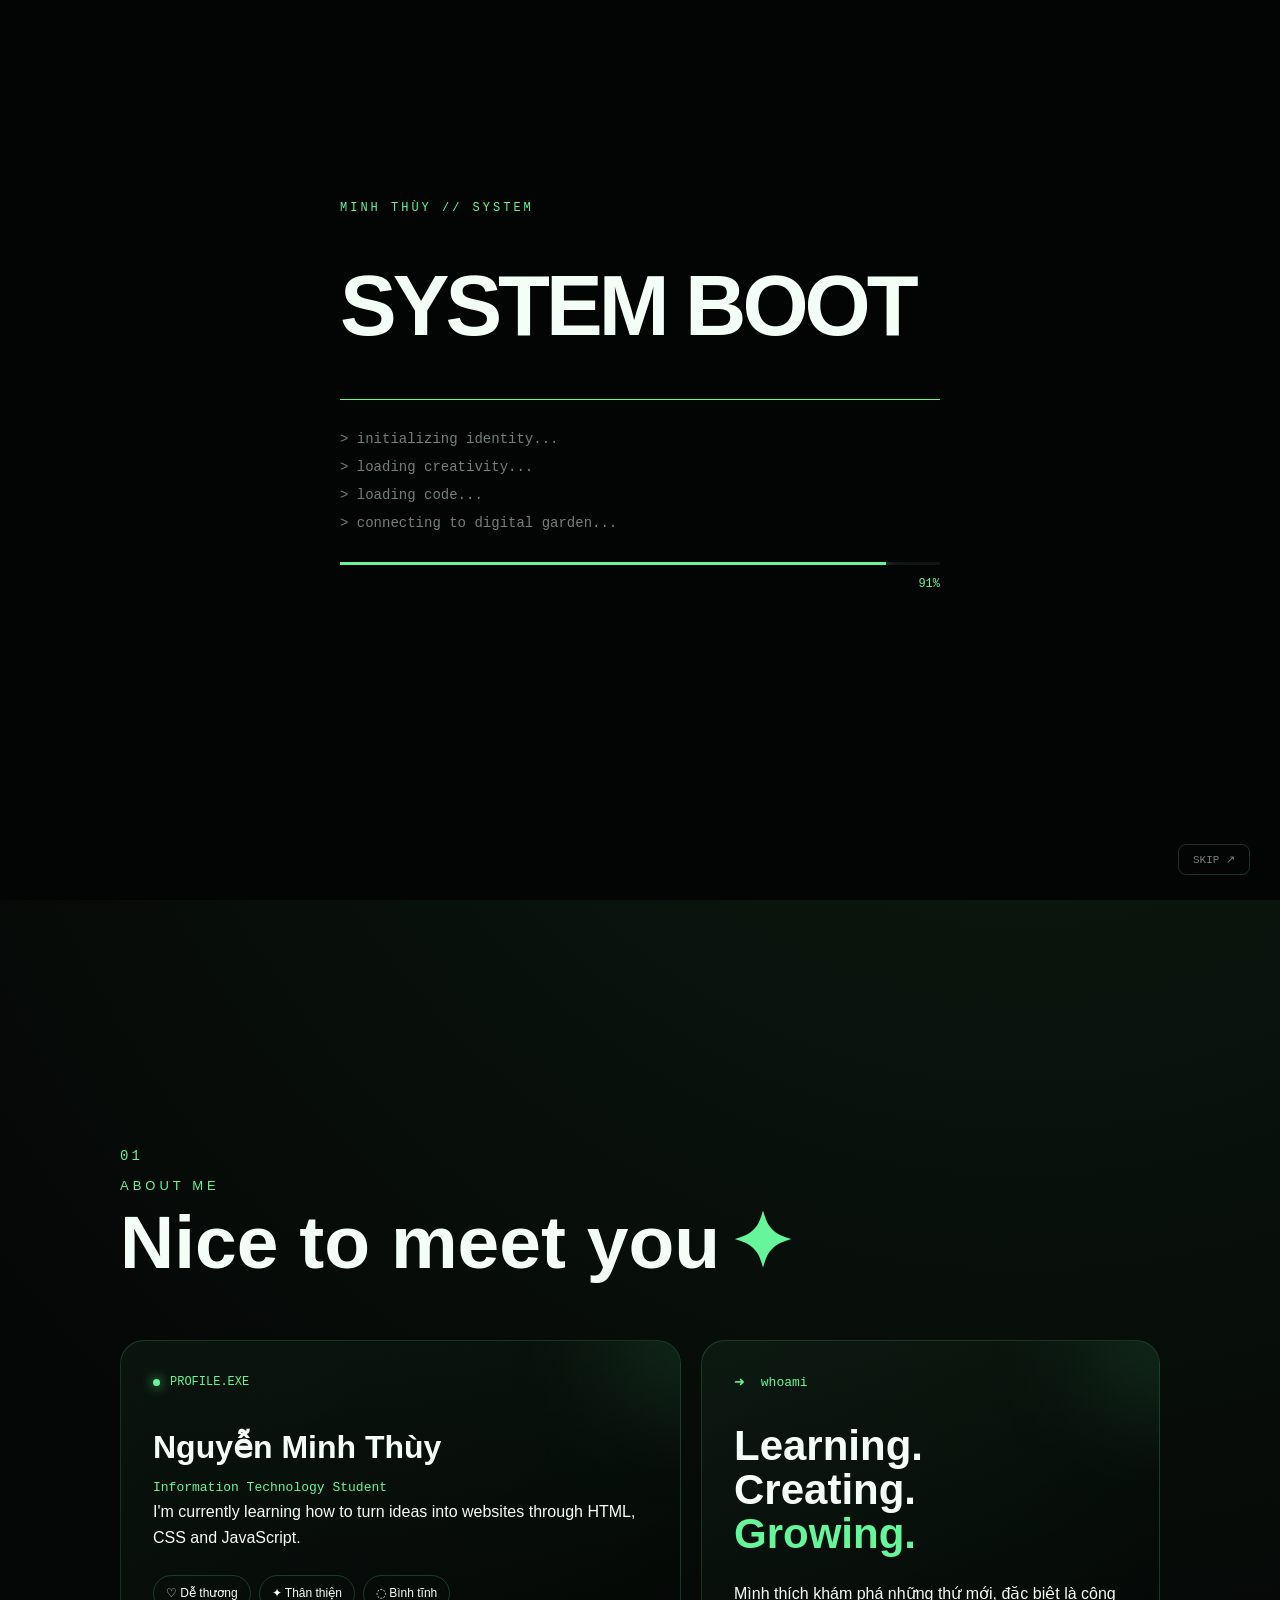
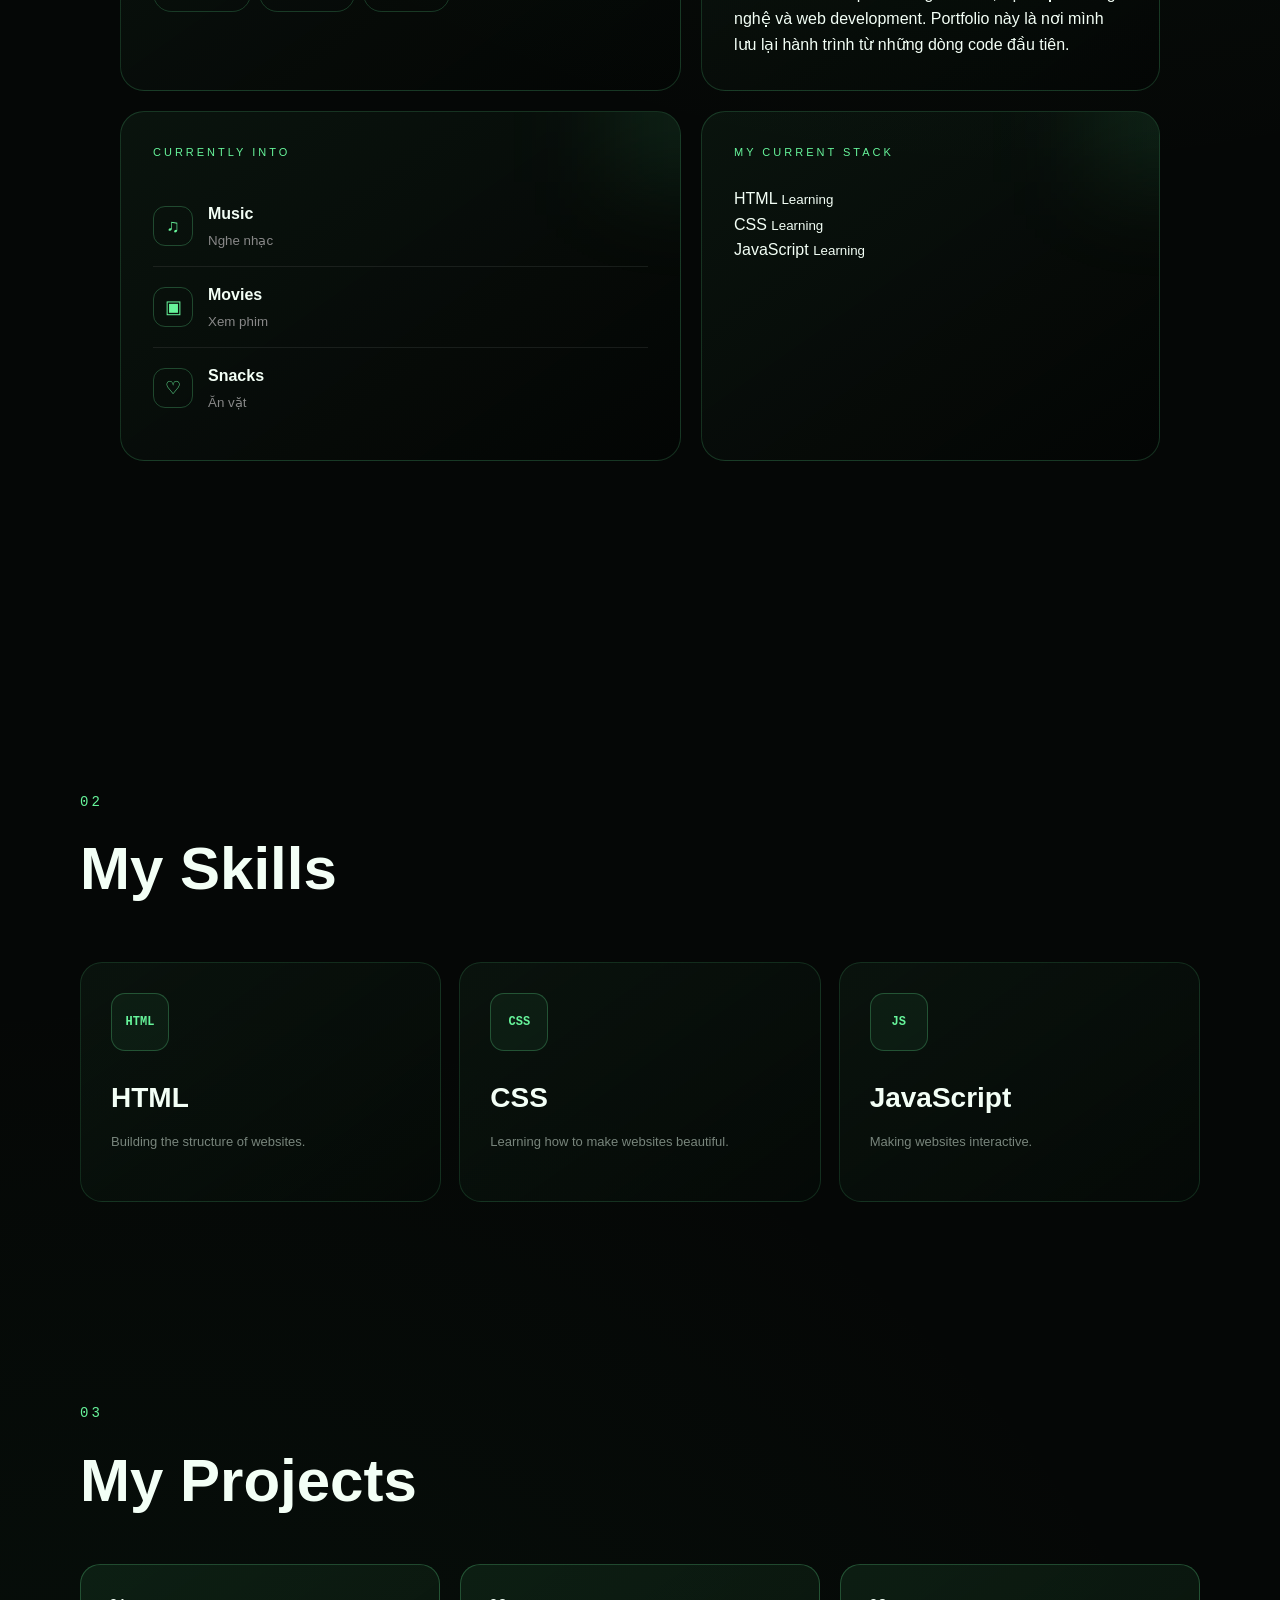
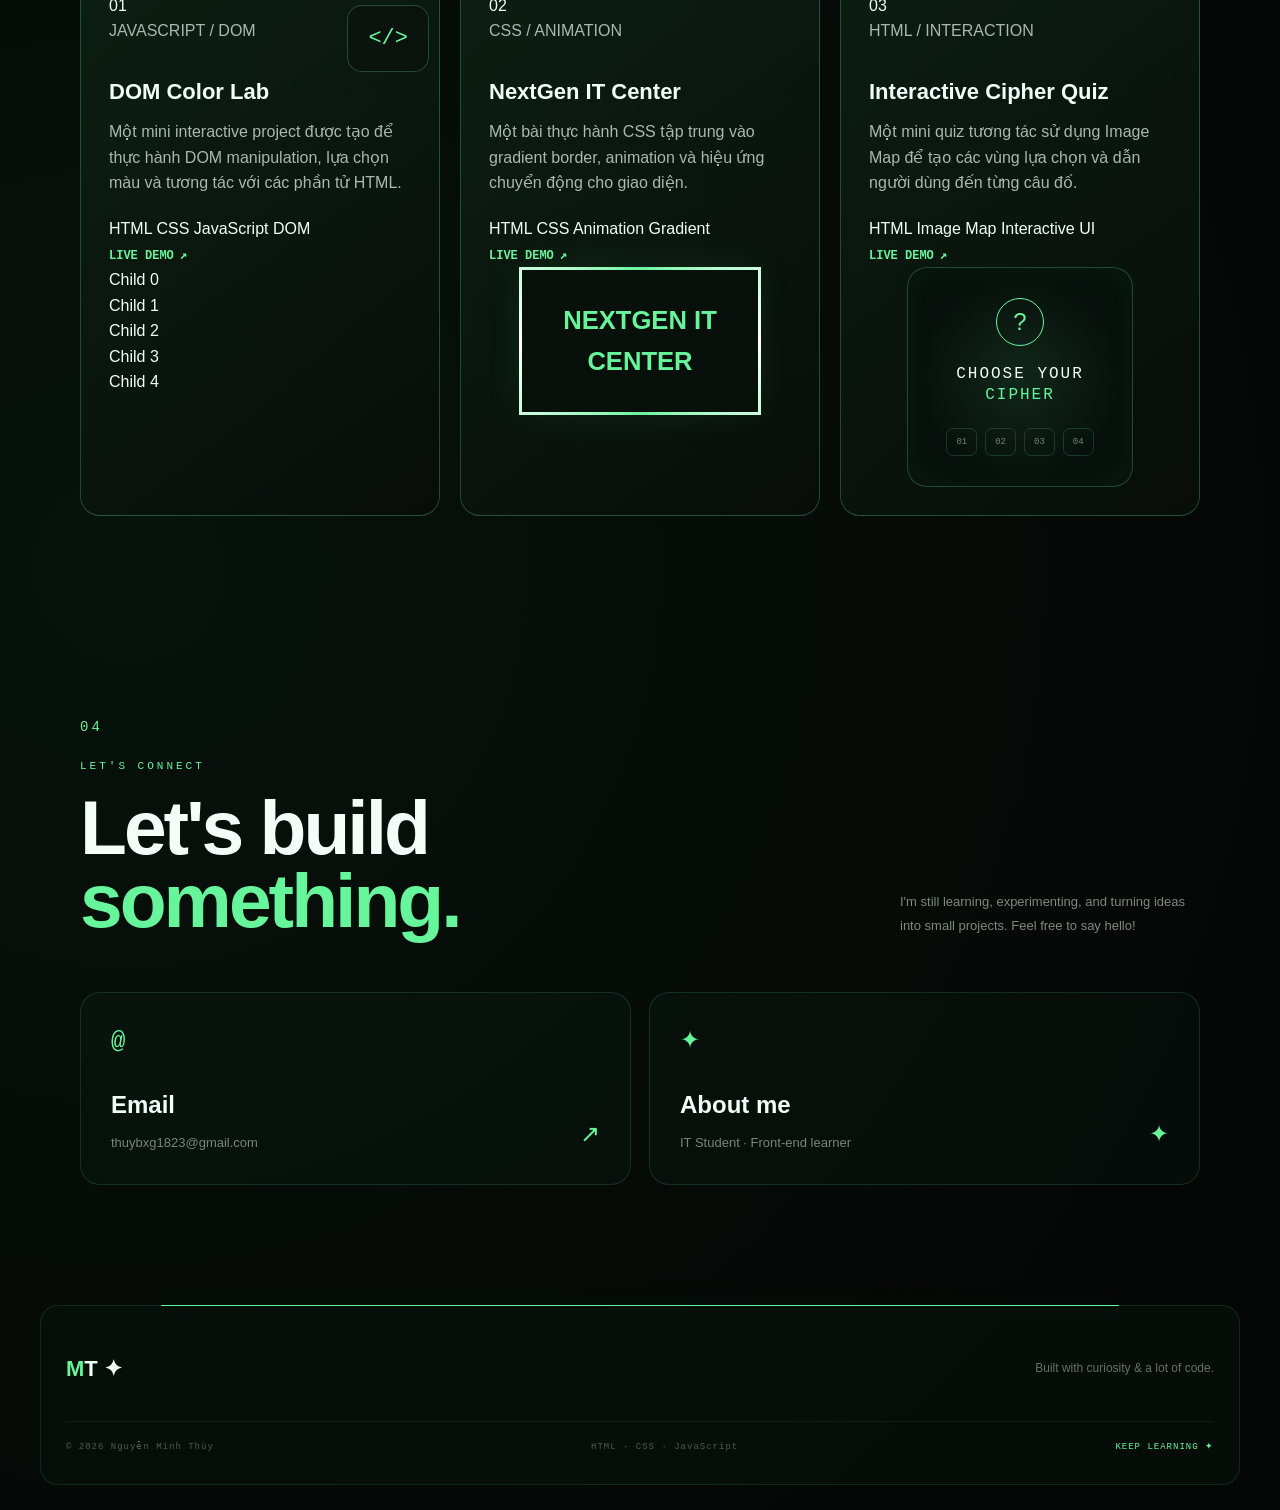
==== PORTFOLIO/index.html @ 0a370af1 "Add files via upload" ====
<!DOCTYPE html>
<html lang="vi">
<head>
    <meta charset="UTF-8">
    <meta name="viewport" content="width=device-width, initial-scale=1.0">
    <title>Nguyễn Minh Thùy | Portfolio</title>
    <link rel="stylesheet" href="style.css">
</head>
<body>

    <!-- BOOT SEQUENCE -->
    <div id="bootScreen">

        <div class="boot-content">

            <div class="boot-label">MINH THÙY // SYSTEM</div>

            <div class="boot-title">
                SYSTEM BOOT
            </div>

            <div class="boot-line"></div>

            <div class="boot-status">
                <p>> initializing identity...</p>
                <p>> loading creativity...</p>
                <p>> loading code...</p>
                <p>> connecting to digital garden...</p>
            </div>

            <div class="boot-progress">
                <div id="progressBar"></div>
            </div>

            <div id="bootPercent">0%</div>

            <div id="bootWelcome">
                WELCOME, <span>MINH THÙY.</span>
            </div>

        </div>

        <button id="skipBoot">SKIP ↗</button>

    </div>
    <canvas id="particleCanvas"></canvas>
    <!-- THANH ĐIỀU HƯỚNG -->
    <header>
        <div class="logo">MT<span>✦</span></div>
        <nav>
            <a href="#home">Home</a>
            <a href="#about">About</a>
            <a href="#skills">Skills</a>
            <a href="#projects">Projects</a>
            <a href="#contact">Contact</a>
        </nav>
    </header>
    <!-- TRANG CHÍNH -->
    <main>
        <!-- HERO -->
        <section id="home" class="hero">

    <!-- BÊN TRÁI: TOÀN BỘ PHẦN CHỮ -->
    <div class="hero-text hero-reveal">

        <p class="hello">HELLO, I'M ✦</p>

        <h1 class="hero-name">
            Nguyễn<br>
            <span>Minh Thùy</span>
        </h1>

        <p class="subtitle hero-subtitle">
            Information Technology Student
        </p>

        <p class="description hero-description">
            Learning. Creating. Growing.
            <br>
            One line of code at a time.
        </p>

    </div>


    <!-- BÊN PHẢI: AVATAR -->
    <div class="hero-art">

        <div class="avatar-glow"></div>

        <div class="avatar-frame">
            <img src="avt.png" alt="Minh Thùy">
        </div>

        <div class="orbit orbit-1">
            &lt;/&gt;
        </div>

        <div class="orbit orbit-2">
            JS
        </div>

        <div class="orbit orbit-3">
            ♡
        </div>

        <div class="sparkle">✦</div>
        <div class="sparkle two">✧</div>

    </div>


    <!-- NÚT: NẰM DƯỚI CẢ HAI -->
    <div class="buttons">

        <a href="#about" class="btn primary">
            Explore my world →
        </a>

        <a href="#projects" class="btn">
            View projects
        </a>

    </div>

</section>
        <!-- ABOUT -->
        <section id="about" class="section">
            <section id="about" class="about-section">

    <div class="section-heading">
        <span class="section-number">01</span>
        <p>ABOUT ME</p>
        <h2>Nice to meet you<span>✦</span></h2>
    </div>


    <div class="about-grid">

        <!-- PROFILE -->
        <div class="about-profile reveal-card">

            <div class="profile-top">
                <div class="status-dot"></div>
                <span>PROFILE.EXE</span>
            </div>

            <h3>Nguyễn Minh Thùy</h3>

            <p class="profile-role">
                Information Technology Student
            </p>

            <p>
                I'm currently learning how to turn ideas
                into websites through HTML, CSS and JavaScript.
            </p>

            <div class="personality-tags">
                <span>♡ Dễ thương</span>
                <span>✦ Thân thiện</span>
                <span>◌ Bình tĩnh</span>
            </div>

        </div>


        <!-- INTRO -->
        <div class="about-intro reveal-card">

            <div class="terminal-line">
                <span>➜</span>
                whoami
            </div>

            <h3>
                Learning.
                <br>
                Creating.
                <br>
                <span>Growing.</span>
            </h3>

            <p>
                Mình thích khám phá những thứ mới,
                đặc biệt là công nghệ và web development.
                Portfolio này là nơi mình lưu lại hành trình
                từ những dòng code đầu tiên.
            </p>

        </div>


        <!-- INTERESTS -->
        <div class="about-interests reveal-card">

            <p class="mini-title">CURRENTLY INTO</p>

            <div class="interest">
                <span class="interest-icon">♫</span>
                <div>
                    <strong>Music</strong>
                    <small>Nghe nhạc</small>
                </div>
            </div>

            <div class="interest">
                <span class="interest-icon">▣</span>
                <div>
                    <strong>Movies</strong>
                    <small>Xem phim</small>
                </div>
            </div>

            <div class="interest">
                <span class="interest-icon">♡</span>
                <div>
                    <strong>Snacks</strong>
                    <small>Ăn vặt</small>
                </div>
            </div>

        </div>


        <!-- SKILL LEVEL -->
        <div class="about-skills reveal-card">

            <p class="mini-title">MY CURRENT STACK</p>

            <div class="skill-row">
                <div>
                    <span>HTML</span>
                    <small>Learning</small>
                </div>

                <div class="skill-bar">
                    <span style="width: 72%"></span>
                </div>
            </div>


            <div class="skill-row">
                <div>
                    <span>CSS</span>
                    <small>Learning</small>
                </div>

                <div class="skill-bar">
                    <span style="width: 58%"></span>
                </div>
            </div>


            <div class="skill-row">
                <div>
                    <span>JavaScript</span>
                    <small>Learning</small>
                </div>

                <div class="skill-bar">
                    <span style="width: 40%"></span>
                </div>
            </div>

        </div>

    </div>

</section>
        </section>
        <!-- SKILLS -->
        <section id="skills" class="section reveal">
            <p class="section-number">02</p>
            <h2>My Skills</h2>
            <div class="skills">
                <div class="skill-card">
                    <div class="skill-icon">HTML</div>
                    <h3>HTML</h3>
                    <p>Building the structure of websites.</p>
                </div>
                <div class="skill-card">
                    <div class="skill-icon">CSS</div>
                    <h3>CSS</h3>
                    <p>Learning how to make websites beautiful.</p>
                </div>
                <div class="skill-card">
                    <div class="skill-icon">JS</div>
                    <h3>JavaScript</h3>
                    <p>Making websites interactive.</p>
                </div>
            </div>
        </section>
        <!-- PROJECTS -->
        <section id="projects" class="section reveal">
            <p class="section-number">03</p>
            <h2>My Projects</h2>
            <div class="projects">
                <div class="project-card featured-project">

    <div class="project-number">01</div>

    <div class="project-content">

        <p class="project-type">
            JAVASCRIPT / DOM
        </p>

        <h3>DOM Color Lab</h3>

        <p>
            Một mini interactive project được tạo để
            thực hành DOM manipulation, lựa chọn màu
            và tương tác với các phần tử HTML.
        </p>

        <div class="project-tech">
            <span>HTML</span>
            <span>CSS</span>
            <span>JavaScript</span>
            <span>DOM</span>
        </div>

        <a
            href="projects/color-lab/index.html"
            class="project-link"
            target="_blank"
        >
            LIVE DEMO
            <span>↗</span>
        </a>

    </div>

    <div class="project-preview">

        <div class="preview-glow"></div>

        <div class="mini-window">

            <div class="mini-top">
                <span></span>
                <span></span>
                <span></span>
            </div>

            <div class="mini-content">

                <div>Child 0</div>
                <div class="active-child">Child 1</div>
                <div>Child 2</div>
                <div>Child 3</div>
                <div>Child 4</div>

            </div>

        </div>

        <div class="floating-code">
            &lt;/&gt;
        </div>

    </div>

</div>
                <div class="project-card nextgen-project">

    <div class="project-number">02</div>

    <div class="project-content">

        <p class="project-type">
            CSS / ANIMATION
        </p>

        <h3>NextGen IT Center</h3>

        <p>
            Một bài thực hành CSS tập trung vào
            gradient border, animation và hiệu ứng
            chuyển động cho giao diện.
        </p>

        <div class="project-tech">
            <span>HTML</span>
            <span>CSS</span>
            <span>Animation</span>
            <span>Gradient</span>
        </div>

        <a
            href="../PORTFOLIO/projects/border/unit4.html"
            class="project-link"
            target="_blank"
        >
            LIVE DEMO
            <span>↗</span>
        </a>

    </div>

    <div class="project-preview nextgen-preview">

        <div class="nextgen-card">
            NEXTGEN IT CENTER
        </div>

    </div>

</div>
                <div class="project-card">

    <div class="project-number">03</div>

    <div class="project-content">

        <p class="project-type">
            HTML / INTERACTION
        </p>

        <h3>Interactive Cipher Quiz</h3>

        <p>
            Một mini quiz tương tác sử dụng
            Image Map để tạo các vùng lựa chọn
            và dẫn người dùng đến từng câu đố.
        </p>

        <div class="project-tech">
            <span>HTML</span>
            <span>Image Map</span>
            <span>Interactive UI</span>
        </div>

        <a
            href="projects/mat-thu/Đố vui.html"
            class="project-link"
            target="_blank"
        >
            LIVE DEMO
            <span>↗</span>
        </a>

    </div>

    <div class="project-preview cipher-preview">

        <div class="cipher-card">

            <div class="cipher-symbol">?</div>

            <div class="cipher-title">
                CHOOSE YOUR<br>
                <span>CIPHER</span>
            </div>

            <div class="cipher-options">
                <span>01</span>
                <span>02</span>
                <span>03</span>
                <span>04</span>
            </div>

        </div>

    </div>

</div>
            </div>
        </section>
        <!-- CONTACT -->
        <!-- CONTACT -->

<section id="contact" class="section contact-section reveal">

    <p class="section-number">04</p>

    <div class="contact-header">
        <div>
            <p class="contact-label">LET'S CONNECT</p>

            <h2>
                Let's build
                <span>something.</span>
            </h2>
        </div>

        <p class="contact-intro">
            I'm still learning, experimenting,
            and turning ideas into small projects.
            Feel free to say hello!
        </p>
    </div>


    <div class="contact-grid">

        <a
            href="mailto:your-email@gmail.com"
            class="contact-card"
        >
            <div>
                <span class="contact-icon">@</span>

                <h3>Email</h3>

                <p>
                    thuybxg1823@gmail.com
                </p>
            </div>

            <span class="contact-arrow">↗</span>
        </a>


        <div class="contact-card">

            <div>
                <span class="contact-icon">✦</span>

                <h3>About me</h3>

                <p>
                    IT Student · Front-end learner
                </p>
            </div>

            <span class="contact-arrow">✦</span>

        </div>

    </div>

</section>
    </main>
    <!-- FOOTER -->
     <footer class="footer">

    <div class="footer-top">
        <span>MT ✦</span>

        <p>
            Built with curiosity & a lot of code.
        </p>
    </div>

    <div class="footer-bottom">
        <span>© 2026 Nguyễn Minh Thùy</span>

        <span>
            HTML · CSS · JavaScript
        </span>

        <span>KEEP LEARNING ✦</span>
    </div>

</footer>
    <script src="script.js"></script>
    
</body>
</html>
---- PORTFOLIO/style.css ----
/* =========================
   CƠ BẢN
========================= */

* {
    margin: 0;
    padding: 0;
    box-sizing: border-box;
    scroll-behavior: smooth;
}

:root {
    --black: #050706;
    --dark: #0a100d;
    --green: #67f59b;
    --green-dark: #173b27;
    --white: #f3fff6;
    --gray: #aab8af;
    --border: rgba(103, 245, 155, 0.25);
}

body {
    background:
        radial-gradient(circle at 80% 10%, rgba(70, 180, 100, 0.12), transparent 30%),
        radial-gradient(circle at 10% 80%, rgba(30, 150, 80, 0.08), transparent 30%),
        var(--black);

    color: var(--white);
    font-family: Arial, Helvetica, sans-serif;
    line-height: 1.6;
    overflow-x: hidden;
}


/* =========================
   THANH MENU
========================= */

header {
    position: sticky;
    top: 15px;
    z-index: 1000;

    width: calc(100% - 50px);
    max-width: 1200px;
    margin: 15px auto;

    padding: 16px 25px;

    display: flex;
    justify-content: space-between;
    align-items: center;

    background: rgba(5, 7, 6, 0.8);
    backdrop-filter: blur(15px);

    border: 1px solid var(--border);
    border-radius: 20px;
}

.logo {
    font-size: 24px;
    font-weight: bold;
    letter-spacing: 2px;
}

.logo span {
    color: var(--green);
}

nav {
    display: flex;
    gap: 28px;
}

nav a {
    color: var(--gray);
    text-decoration: none;
    font-size: 14px;

    transition: 0.3s;
}

nav a:hover {
    color: var(--green);
}


/* =========================
   HERO
========================= */

.hero {
    min-height: 90vh;
    max-width: 1200px;

    margin: auto;
    padding: 80px 40px;

    display: flex;
    align-items: center;
    justify-content: space-between;
    gap: 60px;
}

.hero-text {
    max-width: 600px;
}

.hello {
    color: var(--green);
    letter-spacing: 4px;
    font-size: 14px;
    margin-bottom: 15px;
}

h1 {
    font-size: clamp(55px, 8vw, 100px);
    line-height: 0.95;
    letter-spacing: -4px;
}

h1 span {
    color: var(--green);
}

.subtitle {
    margin-top: 25px;
    font-size: 20px;
    font-weight: bold;
}

.description {
    color: var(--gray);
    margin-top: 15px;
    font-size: 17px;
}

.buttons {
    display: flex;
    gap: 15px;
    margin-top: 30px;
}

.btn {
    display: inline-block;

    padding: 13px 22px;

    color: var(--white);
    text-decoration: none;

    border: 1px solid var(--border);
    border-radius: 12px;

    transition: 0.3s;
}

.btn:hover {
    transform: translateY(-4px);
    border-color: var(--green);
}

.btn.primary {
    background: var(--green);
    color: #061009;
    font-weight: bold;
}


/* =========================
   AVATAR
========================= */

.hero-art {
    position: relative;

    width: 420px;
    height: 420px;

    display: flex;
    justify-content: center;
    align-items: center;
}

.avatar-placeholder {
    width: 330px;
    height: 330px;

    display: flex;
    justify-content: center;
    align-items: center;

    font-size: 120px;

    background:
        radial-gradient(circle, #163d25, #071009);

    border: 1px solid var(--green);
    border-radius: 50%;

    box-shadow:
        0 0 40px rgba(103, 245, 155, 0.2),
        inset 0 0 50px rgba(103, 245, 155, 0.08);
}

.floating-code {
    position: absolute;

    top: 40px;
    right: 10px;

    padding: 15px 20px;

    color: var(--green);

    background: #0b130e;
    border: 1px solid var(--border);
    border-radius: 15px;

    font-family: monospace;
    font-size: 22px;

    animation: float 3s ease-in-out infinite;
}

.sparkle {
    position: absolute;
    color: var(--green);
    font-size: 35px;
    top: 80px;
    left: 10px;

    animation: twinkle 2s infinite;
}

.sparkle.two {
    top: auto;
    left: auto;
    right: 30px;
    bottom: 60px;
}

@keyframes float {
    0%, 100% {
        transform: translateY(0);
    }

    50% {
        transform: translateY(-12px);
    }
}

@keyframes twinkle {
    0%, 100% {
        opacity: 0.3;
        transform: scale(0.8);
    }

    50% {
        opacity: 1;
        transform: scale(1.2);
    }
}


/* =========================
   SECTION
========================= */

.section {
    max-width: 1200px;
    margin: auto;
    padding: 100px 40px;
}

.section-number {
    color: var(--green);
    font-family: monospace;
    font-size: 14px;
    letter-spacing: 3px;
}

h2 {
    font-size: clamp(35px, 5vw, 60px);
    margin: 8px 0 35px;
}


/* =========================
   ABOUT
========================= */

.about-card {
    display: grid;
    grid-template-columns: 1.5fr 1fr;
    gap: 30px;

    padding: 35px;

    background: rgba(10, 20, 14, 0.65);
    border: 1px solid var(--border);
    border-radius: 25px;
}

.about-card p {
    color: var(--gray);
    font-size: 17px;
    margin-bottom: 18px;
}

.about-card strong {
    color: var(--green);
}

.quote {
    display: flex;
    align-items: center;
    justify-content: center;

    padding: 30px;

    color: var(--green);
    font-size: 22px;
    text-align: center;

    border-left: 1px solid var(--border);
}


/* =========================
   SKILLS
========================= */

.skills {
    display: grid;
    grid-template-columns: repeat(3, 1fr);
    gap: 20px;
}

.skill-card {
    padding: 30px;

    background: #09110c;
    border: 1px solid var(--border);
    border-radius: 20px;

    transition: 0.3s;
}

.skill-card:hover {
    transform: translateY(-8px);
    border-color: var(--green);

    box-shadow: 0 15px 40px rgba(103, 245, 155, 0.08);
}

.skill-icon {
    display: inline-block;

    padding: 8px 12px;
    margin-bottom: 20px;

    background: var(--green);
    color: #061009;

    border-radius: 8px;

    font-weight: bold;
}

.skill-card h3 {
    margin-bottom: 8px;
}

.skill-card p {
    color: var(--gray);
}


/* =========================
   PROJECTS
========================= */

.projects {
    display: grid;
    grid-template-columns: repeat(3, 1fr);
    gap: 20px;
}

.project-card {
    position: relative;

    min-height: 230px;
    padding: 28px;

    background:
        linear-gradient(145deg, rgba(20, 50, 30, 0.5), #080d09);

    border: 1px solid var(--border);
    border-radius: 20px;

    transition: 0.3s;
}

.project-card:hover {
    transform: translateY(-8px);
    border-color: var(--green);
}

.project-card > span {
    color: var(--green);
    font-family: monospace;
}

.project-card h3 {
    margin: 30px 0 10px;
    font-size: 22px;
}

.project-card p {
    color: var(--gray);
    margin-bottom: 20px;
}

.project-card small {
    color: var(--green);
}


/* =========================
   CONTACT
========================= */

.contact {
    text-align: center;
}

.contact p {
    color: var(--gray);
}

.hello-button {
    margin-top: 25px;

    padding: 14px 25px;

    border: none;
    border-radius: 12px;

    background: var(--green);
    color: #061009;

    font-size: 16px;
    font-weight: bold;

    cursor: pointer;

    transition: 0.3s;
}

.hello-button:hover {
    transform: scale(1.05);
}


/* =========================
   FOOTER
========================= */

footer {
    margin: 0 25px 20px;
    padding: 30px 25px;

    text-align: center;

    color: var(--gray);

    border: 1px solid var(--border);
    border-radius: 18px;

    background: rgba(7, 16, 10, 0.6);
}


/* =========================
   ĐIỆN THOẠI
========================= */

@media (max-width: 800px) {

    header {
        width: calc(100% - 20px);
    }

    nav {
        gap: 12px;
    }

    nav a {
        font-size: 12px;
    }

    .hero {
        flex-direction: column;
        text-align: center;
        padding-top: 60px;
    }

    .buttons {
        justify-content: center;
        flex-wrap: wrap;
    }

    .hero-art {
        width: 300px;
        height: 300px;
    }

    .avatar-placeholder {
        width: 240px;
        height: 240px;
        font-size: 80px;
    }

    .about-card {
        grid-template-columns: 1fr;
    }

    .quote {
        border-left: none;
        border-top: 1px solid var(--border);
        padding-top: 25px;
    }

    .skills,
    .projects {
        grid-template-columns: 1fr;
    }

    .section {
        padding: 70px 20px;
    }
}
/* =========================
   DIGITAL PARTICLE NETWORK
========================= */

#particleCanvas {
    position: fixed;
    inset: 0;
    width: 100%;
    height: 100%;

    pointer-events: none;
    z-index: -1;

    opacity: 0.7;
}
/* =========================
   BOOT SEQUENCE
========================= */

#bootScreen {
    position: fixed;
    inset: 0;

    z-index: 9999;

    background: #030504;

    display: flex;
    align-items: center;
    justify-content: center;

    overflow: hidden;

    transition:
        opacity 0.8s ease,
        visibility 0.8s ease;
}

#bootScreen.hide {
    opacity: 0;
    visibility: hidden;
    pointer-events: none;
}


/* Nội dung boot */

.boot-content {
    width: min(600px, 85%);
}

.boot-label {
    color: #67f59b;

    font-family: monospace;
    font-size: 12px;

    letter-spacing: 3px;

    margin-bottom: 20px;

    opacity: 0;
    animation: bootFade 0.5s 0.2s forwards;
}

.boot-title {
    font-size: clamp(45px, 8vw, 85px);

    font-weight: 800;

    letter-spacing: -4px;

    color: #f3fff6;

    opacity: 0;

    animation:
        bootTitle 0.7s 0.5s forwards;
}

.boot-line {
    width: 0;
    height: 1px;

    background: #67f59b;

    margin: 25px 0;

    animation:
        bootLine 1s 0.8s forwards;
}

.boot-status {
    font-family: monospace;

    color: #718078;

    font-size: 14px;

    line-height: 2;

    opacity: 0;

    animation:
        bootFade 0.6s 1s forwards;
}

.boot-status p {
    opacity: 0;
}

.boot-status p:nth-child(1) {
    animation: statusShow 0.4s 1.1s forwards;
}

.boot-status p:nth-child(2) {
    animation: statusShow 0.4s 1.5s forwards;
}

.boot-status p:nth-child(3) {
    animation: statusShow 0.4s 1.9s forwards;
}

.boot-status p:nth-child(4) {
    animation: statusShow 0.4s 2.3s forwards;
}


/* Thanh loading */

.boot-progress {
    width: 100%;
    height: 3px;

    margin-top: 25px;

    background: #101712;

    overflow: hidden;
}

#progressBar {
    width: 0%;
    height: 100%;

    background: #67f59b;

    box-shadow:
        0 0 15px #67f59b;

    transition: width 0.1s linear;
}

#bootPercent {
    margin-top: 10px;

    color: #67f59b;

    font-family: monospace;

    font-size: 12px;

    text-align: right;
}


/* Welcome */

#bootWelcome {
    margin-top: 35px;

    font-size: clamp(25px, 4vw, 45px);

    font-weight: bold;

    letter-spacing: -1px;

    color: #f3fff6;

    opacity: 0;

    transform: translateY(15px);

    transition:
        opacity 0.8s ease,
        transform 0.8s ease;
}

#bootWelcome.show {
    opacity: 1;
    transform: translateY(0);
}

#bootWelcome span {
    color: #67f59b;
}


/* Nút skip */

#skipBoot {
    position: absolute;

    right: 30px;
    bottom: 25px;

    padding: 8px 14px;

    background: transparent;

    color: #718078;

    border: 1px solid rgba(103, 245, 155, 0.2);

    border-radius: 8px;

    font-family: monospace;

    font-size: 11px;

    cursor: pointer;

    transition: 0.3s;
}

#skipBoot:hover {
    color: #67f59b;

    border-color: #67f59b;
}


/* =========================
   BOOT ANIMATION
========================= */

@keyframes bootFade {

    from {
        opacity: 0;
    }

    to {
        opacity: 1;
    }

}

@keyframes bootTitle {

    from {
        opacity: 0;

        transform:
            translateY(20px)
            skewX(-5deg);
    }

    to {
        opacity: 1;

        transform:
            translateY(0)
            skewX(0);
    }

}

@keyframes bootLine {

    from {
        width: 0;
    }

    to {
        width: 100%;
    }

}

@keyframes statusShow {

    from {
        opacity: 0;

        transform:
            translateX(-10px);
    }

    to {
        opacity: 1;

        transform:
            translateX(0);
    }

}


/* =========================
   BOOT MOBILE
========================= */

@media (max-width: 600px) {

    .boot-title {
        letter-spacing: -2px;
    }

    .boot-status {
        font-size: 12px;
    }

    #skipBoot {
        right: 15px;
        bottom: 15px;
    }

}
/* =========================
   AVATAR SIGNATURE
========================= */

.avatar-frame {
    position: relative;
    width: 390px;
    height: 390px;

    display: flex;
    align-items: center;
    justify-content: center;

    border-radius: 50%;

    border: 1px solid rgba(103, 245, 155, 0.5);

    background: radial-gradient(
        circle,
        rgba(50, 150, 80, 0.18),
        rgba(5, 7, 6, 0.5)
    );

    box-shadow:
        0 0 40px rgba(103, 245, 155, 0.15),
        inset 0 0 50px rgba(103, 245, 155, 0.08);

    animation: avatarFloat 5s ease-in-out infinite;
}

.avatar-frame::before {
    content: "";

    position: absolute;
    inset: -12px;

    border: 1px dashed rgba(103, 245, 155, 0.35);
    border-radius: 50%;

    animation: orbitRotate 18s linear infinite;
}

.avatar-frame img {
    width: 100%;
    height: 100%;

    object-fit: contain;

    border-radius: 50%;

    position: relative;
    z-index: 2;

    filter:
        drop-shadow(0 0 20px rgba(103, 245, 155, 0.25));

    transition: transform 0.5s ease;
}

.avatar-frame:hover img {
    transform: scale(1.04);
}


/* ánh sáng phía sau */

.avatar-glow {
    position: absolute;

    width: 300px;
    height: 300px;

    border-radius: 50%;

    background: rgba(103, 245, 155, 0.12);

    filter: blur(70px);

    animation: glowPulse 4s ease-in-out infinite;
}


/* icon bay quanh avatar */

.orbit {
    position: absolute;

    width: 55px;
    height: 55px;

    display: flex;
    align-items: center;
    justify-content: center;

    border: 1px solid rgba(103, 245, 155, 0.35);

    background: rgba(5, 12, 8, 0.85);

    color: #67f59b;

    border-radius: 15px;

    font-family: monospace;
    font-weight: bold;

    box-shadow: 0 0 20px rgba(103, 245, 155, 0.08);

    z-index: 5;
}

.orbit-1 {
    top: 35px;
    right: 0;

    animation: iconFloat 3s ease-in-out infinite;
}

.orbit-2 {
    bottom: 50px;
    left: 0;

    animation: iconFloat 4s ease-in-out infinite reverse;
}

.orbit-3 {
    top: 50%;
    right: -20px;

    animation: iconFloat 3.5s ease-in-out infinite;
}


/* animation */

@keyframes avatarFloat {
    0%, 100% {
        transform: translateY(0);
    }

    50% {
        transform: translateY(-10px);
    }
}

@keyframes orbitRotate {
    from {
        transform: rotate(0deg);
    }

    to {
        transform: rotate(360deg);
    }
}

@keyframes glowPulse {
    0%, 100% {
        opacity: 0.5;
        transform: scale(0.9);
    }

    50% {
        opacity: 1;
        transform: scale(1.1);
    }
}

@keyframes iconFloat {
    0%, 100% {
        transform: translateY(0);
    }

    50% {
        transform: translateY(-12px);
    }
}


/* mobile */

@media (max-width: 800px) {

    .avatar-frame {
        width: 290px;
        height: 290px;
    }

    .orbit {
        width: 45px;
        height: 45px;
    }

}
/* =========================
   CINEMATIC HERO REVEAL
========================= */

.hero-reveal > * {
    opacity: 0;
    transform: translateY(25px);
}


/* HELLO */

.hero-reveal .hello {
    transition:
        opacity 0.7s ease,
        transform 0.7s ease;
}


/* TÊN */

.hero-name {
    position: relative;
}

.hero-reveal .hero-name {
    transition:
        opacity 0.9s ease,
        transform 0.9s cubic-bezier(.2,.8,.2,1);
}


/* SUBTITLE */

.hero-reveal .hero-subtitle {
    transition:
        opacity 0.7s ease,
        transform 0.7s ease;
}


/* DESCRIPTION */

.hero-reveal .hero-description {
    transition:
        opacity 0.7s ease,
        transform 0.7s ease;
}


/* BUTTON */

.hero-reveal .buttons {
    transition:
        opacity 0.7s ease,
        transform 0.7s ease;
}


/* Khi boot hoàn thành */

body.boot-done .hero-reveal > * {
    opacity: 1;
    transform: translateY(0);
}


/* delay từng phần */

body.boot-done .hero-reveal .hello {
    transition-delay: 0.15s;
}

body.boot-done .hero-reveal .hero-name {
    transition-delay: 0.35s;
}

body.boot-done .hero-reveal .hero-subtitle {
    transition-delay: 0.55s;
}

body.boot-done .hero-reveal .hero-description {
    transition-delay: 0.7s;
}

body.boot-done .hero-reveal .buttons {
    transition-delay: 0.9s;
}


/* =========================
   GLITCH NHẸ CHO TÊN
========================= */

body.boot-done .hero-name {
    animation: nameGlow 1.2s ease 1.1s both;
}

@keyframes nameGlow {

    0% {
        text-shadow: none;
    }

    20% {
        text-shadow:
            3px 0 rgba(103,245,155,0.7),
            -3px 0 rgba(0,255,170,0.35);
    }

    35% {
        text-shadow:
            -2px 0 rgba(103,245,155,0.5),
            2px 0 rgba(0,255,170,0.3);
    }

    50% {
        text-shadow: none;
    }

    100% {
        text-shadow:
            0 0 25px rgba(103,245,155,0.12);
    }
}
/* =========================
   FIX HERO LAYOUT
========================= */

.hero {
    width: 100%;
    max-width: 1400px;
    margin: 0 auto;

    display: flex;
    align-items: center;
    justify-content: space-between;

    gap: 40px;
    padding: 70px 40px;
}

.hero-text {
    flex: 1;
    min-width: 0;
    max-width: 650px;

    display: flex;
    flex-direction: column;
    align-items: flex-start;
    justify-content: center;
}

.hero-text .hello,
.hero-text .hero-name,
.hero-text .hero-subtitle,
.hero-text .hero-description,
.hero-text .buttons {
    width: auto;
}

.hero-name {
    margin: 0;
}

.hero-art {
    flex: 0 0 390px;
    width: 390px;
    height: 390px;
}


/* Màn hình nhỏ hơn */

@media (max-width: 1050px) {

    .hero {
        gap: 20px;
    }

    .hero-art {
        flex-basis: 330px;
        width: 330px;
        height: 330px;
    }

    .avatar-frame {
        width: 330px;
        height: 330px;
    }

    h1 {
        font-size: 65px;
    }
}


/* Điện thoại */

@media (max-width: 800px) {

    /* =========================
   HERO — 2 CỘT
========================= */

.hero {
    width: 100%;
    max-width: 1250px;
    min-height: 90vh;

    margin: 0 auto;
    padding: 70px 40px 100px;

    display: grid;

    grid-template-columns: 1fr 0.9fr;

    align-items: center;

    column-gap: 50px;
    row-gap: 10px;
}


/* BÊN TRÁI — CHỮ */

.hero-text {
    max-width: 600px;

    display: flex;
    flex-direction: column;
    align-items: flex-start;

    text-align: left;

    position: relative;
    z-index: 10;
}

.hero-name {
    margin: 0;
    .hero-name {
    margin: 0;
    font-size: clamp(65px, 7vw, 105px);
    line-height: 1.05;
    letter-spacing: -5px;
}
}

.hero-subtitle {
    margin-top: 28px;

    font-size: 21px;
}

.hero-description {
    margin-top: 12px;

    max-width: 430px;
}


/* BÊN PHẢI — AVATAR */

.hero-art {
    width: 430px;
    height: 430px;

    justify-self: center;

    position: relative;
}


/* NÚT — CHO NÓ NẰM DƯỚI PHẦN HERO */

.hero .buttons {
    grid-column: 1 / -1;

    justify-self: center;

    margin-top: -15px;
}


/* =========================
   TABLET
========================= */

@media (max-width: 900px) {

    .hero {
        grid-template-columns: 1fr 1fr;

        column-gap: 20px;

        padding-left: 25px;
        padding-right: 25px;
    }

    .hero-name {
        font-size: clamp(55px, 8vw, 80px);
    }

    .hero-art {
        width: 350px;
        height: 350px;
    }

    .avatar-frame {
        width: 350px;
        height: 350px;
    }
}


/* =========================
   ĐIỆN THOẠI
========================= */

@media (max-width: 700px) {

    .hero {
        grid-template-columns: 1fr;

        text-align: center;

        padding-top: 60px;
    }

    .hero-text {
        align-items: center;
        text-align: center;
    }

    .hero-name {
        font-size: clamp(55px, 15vw, 85px);
    }

    .hero-art {
        width: 300px;
        height: 300px;

        order: 2;
    }

    .hero .buttons {
        grid-column: auto;

        margin-top: 10px;
    }

    .hero-subtitle {
        font-size: 18px;
    }
}

    .avatar-frame {
        width: 290px;
        height: 290px;
    }
}
/* =========================
   HERO FINAL LAYOUT
========================= */

.hero {
    width: 100%;
    max-width: 1250px;
    min-height: 90vh;

    margin: 0 auto;
    padding: 70px 40px 90px;

    display: grid;

    grid-template-columns: 1fr 1fr;
    grid-template-rows: 1fr auto;

    column-gap: 70px;
    row-gap: 25px;

    align-items: center;
}


/* CHỮ — CỘT TRÁI */

.hero-text {
    grid-column: 1;
    grid-row: 1;

    width: 100%;
    max-width: 600px;

    display: flex;
    flex-direction: column;
    align-items: flex-start;

    text-align: left;
}


/* AVATAR — CỘT PHẢI */

.hero-art {
    grid-column: 2;
    grid-row: 1;

    justify-self: center;

    width: 430px;
    height: 430px;

    position: relative;
}


/* NÚT — DƯỚI CẢ HAI */

.hero .buttons {
    grid-column: 1 / 3;
    grid-row: 2;

    justify-self: center;

    display: flex;
    gap: 15px;

    margin: 0;
}


/* TÊN */

.hero-name {
    margin: 0;

    font-size: clamp(65px, 7vw, 105px);
    line-height: 0.9;

    letter-spacing: -5px;
}


/* SUBTITLE */

.hero-subtitle {
    margin-top: 25px;
}


/* DESCRIPTION */

.hero-description {
    margin-top: 10px;
}


/* =========================
   TABLET
========================= */

@media (max-width: 900px) {

    .hero {
        column-gap: 30px;
    }

    .hero-art {
        width: 350px;
        height: 350px;
    }

    .avatar-frame {
        width: 350px;
        height: 350px;
    }

    .hero-name {
        font-size: 70px;
    }
}


/* =========================
   MOBILE
========================= */

@media (max-width: 700px) {

    .hero {
        grid-template-columns: 1fr;
        grid-template-rows: auto auto auto;

        padding: 60px 20px;

        row-gap: 35px;
    }

    .hero-text {
        grid-column: 1;
        grid-row: 1;

        align-items: center;
        text-align: center;
    }

    .hero-art {
        grid-column: 1;
        grid-row: 2;

        width: 300px;
        height: 300px;
    }

    .avatar-frame {
        width: 300px;
        height: 300px;
    }

    .hero .buttons {
        grid-column: 1;
        grid-row: 3;
    }

    .hero-name {
        font-size: 60px;
    }
}
/* =========================
   ABOUT SECTION
========================= */

.about-section {
    width: 100%;
    max-width: 1200px;

    margin: 0 auto;
    padding: 130px 40px;

    position: relative;
}


/* heading */

.section-heading {
    margin-bottom: 60px;
}

.section-number {
    color: #67f59b;
    font-family: monospace;
    font-size: 14px;
}

.section-heading p {
    color: #67f59b;
    letter-spacing: 4px;
    font-size: 13px;
    margin: 8px 0;
}

.section-heading h2 {
    margin: 0;

    font-size: clamp(45px, 6vw, 75px);
    line-height: 1;
}

.section-heading h2 span {
    color: #67f59b;
    margin-left: 10px;
}


/* grid */

.about-grid {
    display: grid;

    grid-template-columns: 1.1fr 0.9fr;
    grid-template-rows: auto auto;

    gap: 20px;
}


/* cards */

.reveal-card {
    position: relative;

    padding: 32px;

    border: 1px solid rgba(103, 245, 155, 0.18);

    background:
        linear-gradient(
            145deg,
            rgba(103, 245, 155, 0.055),
            rgba(0, 0, 0, 0.25)
        );

    border-radius: 24px;

    overflow: hidden;

    transition:
        transform 0.4s ease,
        border-color 0.4s ease,
        box-shadow 0.4s ease;
}

.reveal-card::before {
    content: "";

    position: absolute;

    width: 150px;
    height: 150px;

    right: -80px;
    top: -80px;

    background: rgba(103, 245, 155, 0.1);

    filter: blur(50px);
}

.reveal-card:hover {
    transform: translateY(-7px);

    border-color: rgba(103, 245, 155, 0.45);

    box-shadow:
        0 20px 50px rgba(0, 0, 0, 0.3);
}


/* profile */

.profile-top {
    display: flex;
    align-items: center;

    gap: 10px;

    color: #67f59b;

    font-family: monospace;
    font-size: 12px;
}

.status-dot {
    width: 7px;
    height: 7px;

    border-radius: 50%;

    background: #67f59b;

    box-shadow: 0 0 12px #67f59b;

    animation: statusPulse 2s infinite;
}

@keyframes statusPulse {

    0%,100% {
        opacity: .5;
    }

    50% {
        opacity: 1;
    }
}

.about-profile h3 {
    font-size: 32px;

    margin:
        30px
        0
        5px;
}

.profile-role {
    color: #67f59b;

    font-family: monospace;
}


/* tags */

.personality-tags {
    display: flex;
    flex-wrap: wrap;

    gap: 8px;

    margin-top: 25px;
}

.personality-tags span {
    padding: 8px 12px;

    border: 1px solid rgba(103, 245, 155, 0.2);

    border-radius: 100px;

    font-size: 12px;
}


/* intro */

.terminal-line {
    color: #67f59b;

    font-family: monospace;

    margin-bottom: 30px;
}

.terminal-line span {
    margin-right: 8px;
}

.about-intro h3 {
    font-size: 42px;

    line-height: 1.05;

    margin: 0 0 25px;
}

.about-intro h3 span {
    color: #67f59b;
}


/* interests */

.mini-title {
    color: #67f59b;

    font-size: 11px;

    letter-spacing: 3px;

    margin-bottom: 25px;
}

.interest {
    display: flex;

    align-items: center;

    gap: 15px;

    padding: 15px 0;

    border-bottom:
        1px solid
        rgba(255,255,255,.08);
}

.interest:last-child {
    border-bottom: none;
}

.interest-icon {
    width: 40px;
    height: 40px;

    display: flex;
    align-items: center;
    justify-content: center;

    border: 1px solid rgba(103,245,155,.25);

    border-radius: 12px;

    color: #67f59b;

    font-size: 18px;
}

.interest div {
    display: flex;

    flex-direction: column;
}

.interest small {
    color: #888;

    margin-top: 3px;
}


/* =========================
   SKILLS
========================= */

.skills {
    display: grid;
    grid-template-columns: repeat(3, 1fr);
    gap: 18px;
    margin-top: 45px;
}

.skill-card {
    position: relative;

    min-height: 240px;
    padding: 30px;

    overflow: hidden;

    border: 1px solid rgba(103, 245, 155, 0.14);
    border-radius: 22px;

    background:
        linear-gradient(
            145deg,
            rgba(103, 245, 155, 0.05),
            rgba(5, 10, 7, 0.85)
        );

    transition:
        transform 0.4s ease,
        border-color 0.4s ease,
        box-shadow 0.4s ease;
}

.skill-card::before {
    content: "";

    position: absolute;

    width: 140px;
    height: 140px;

    top: -70px;
    right: -70px;

    border-radius: 50%;

    background: #67f59b;

    filter: blur(70px);

    opacity: 0;

    transition: 0.4s;
}

.skill-card:hover {
    transform: translateY(-8px);

    border-color:
        rgba(103, 245, 155, 0.4);

    box-shadow:
        0 25px 55px rgba(0, 0, 0, 0.35);
}

.skill-card:hover::before {
    opacity: 0.12;
}

.skill-icon {
    width: 58px;
    height: 58px;

    display: flex;
    align-items: center;
    justify-content: center;

    margin-bottom: 25px;

    border: 1px solid rgba(103, 245, 155, 0.25);
    border-radius: 14px;

    color: #67f59b;

    background: rgba(103, 245, 155, 0.05);

    font-family: monospace;
    font-size: 12px;
    font-weight: bold;

    transition: 0.4s;
}

.skill-card:hover .skill-icon {
    transform:
        rotate(-5deg)
        scale(1.08);

    background: rgba(103, 245, 155, 0.1);

    box-shadow:
        0 0 25px rgba(103, 245, 155, 0.12);
}

.skill-card h3 {
    margin-bottom: 10px;

    font-size: 28px;
}

.skill-card p {
    color: #78857c;

    font-size: 13px;

    line-height: 1.7;
}

/* mobile */

@media (max-width: 750px) {

    .skills {
        grid-template-columns: 1fr;
    }

}

/* mobile */

@media (max-width: 750px) {

    .about-section {
        padding: 90px 20px;
    }

    .about-grid {
        grid-template-columns: 1fr;
    }

    .about-intro h3 {
        font-size: 35px;
    }
}
/* =========================
   NEXTGEN PROJECT PREVIEW
========================= */

.nextgen-preview {
    position: relative;
    display: flex;
    align-items: center;
    justify-content: center;
}

.nextgen-card {
    position: relative;

    width: 80%;
    padding: 30px 15px;

    text-align: center;

    font-size: clamp(18px, 2vw, 28px);
    font-weight: 800;

    color: #67f59b;

    background: #07100a;

    border: 3px solid transparent;

    border-image:
        conic-gradient(
            from var(--border-angle),
            #67f59b,
            #ffffff,
            #67f59b,
            #ffffff,
            #67f59b
        ) 1;

    animation:
        rotate-border 4s linear infinite;

    box-shadow:
        0 0 35px rgba(103, 245, 155, 0.08);

    transition: 0.4s;
}

.project-card:hover .nextgen-card {
    transform:
        scale(1.04)
        rotate(-1deg);

    box-shadow:
        0 0 45px rgba(103, 245, 155, 0.18);
}

@keyframes rotate-border {

    to {
        --border-angle: 360deg;
    }

}

@property --border-angle {

    syntax: "<angle>";

    initial-value: 0deg;

    inherits: false;

}
/* =========================
   CIPHER PROJECT
========================= */

.cipher-preview {
    display: flex;
    align-items: center;
    justify-content: center;
}

.cipher-card {
    width: 75%;
    min-height: 220px;

    padding: 30px;

    display: flex;
    flex-direction: column;
    align-items: center;
    justify-content: center;

    text-align: center;

    border: 1px solid rgba(103, 245, 155, 0.25);
    border-radius: 20px;

    background:
        radial-gradient(
            circle at center,
            rgba(103, 245, 155, 0.1),
            transparent 65%
        ),
        #07100c;

    box-shadow:
        inset 0 0 40px rgba(103, 245, 155, 0.04);

    transition: 0.5s;
}

.project-card:hover .cipher-card {
    transform:
        perspective(800px)
        rotateY(-6deg)
        translateY(-5px);

    box-shadow:
        0 20px 50px rgba(103, 245, 155, 0.12);
}

.cipher-symbol {
    width: 48px;
    height: 48px;

    display: flex;
    align-items: center;
    justify-content: center;

    border: 1px solid #67f59b;
    border-radius: 50%;

    color: #67f59b;

    font-size: 24px;

    margin-bottom: 18px;

    animation: cipherPulse 2.5s ease-in-out infinite;
}

@keyframes cipherPulse {

    0%, 100% {
        box-shadow: 0 0 0 rgba(103,245,155,0);
    }

    50% {
        box-shadow:
            0 0 25px rgba(103,245,155,0.25);
    }
}

.cipher-title {
    font-family: monospace;

    font-size: 16px;

    line-height: 1.3;

    letter-spacing: 2px;
}

.cipher-title span {
    color: #67f59b;
}

.cipher-options {
    display: flex;

    gap: 8px;

    margin-top: 22px;
}

.cipher-options span {
    padding: 6px 9px;

    border: 1px solid rgba(103,245,155,0.18);
    border-radius: 7px;

    color: #738078;

    font-family: monospace;

    font-size: 9px;
}
/* =========================
   CONTACT
========================= */

.contact-section {
    padding-bottom: 120px;
}

.contact-header {
    display: flex;

    align-items: flex-end;
    justify-content: space-between;

    gap: 60px;

    margin-top: 20px;
}

.contact-label {
    margin-bottom: 15px;

    color: #67f59b;

    font-family: monospace;

    font-size: 11px;

    letter-spacing: 3px;
}

.contact-header h2 {
    max-width: 600px;

    margin: 0;

    font-size: clamp(45px, 6vw, 85px);

    line-height: 0.95;

    letter-spacing: -3px;
}

.contact-header h2 span {
    color: #67f59b;
}

.contact-intro {
    max-width: 300px;

    color: #7d8981;

    font-size: 13px;

    line-height: 1.8;
}

.contact-grid {
    display: grid;

    grid-template-columns:
        repeat(2, 1fr);

    gap: 18px;

    margin-top: 55px;
}

.contact-card {
    position: relative;

    min-height: 180px;

    padding: 30px;

    display: flex;

    align-items: flex-end;
    justify-content: space-between;

    border:
        1px solid
        rgba(103, 245, 155, 0.14);

    border-radius: 20px;

    background:
        rgba(103, 245, 155, 0.025);

    color: #f1fff6;

    text-decoration: none;

    overflow: hidden;

    transition: 0.4s;
}

.contact-card::before {
    content: "";

    position: absolute;

    width: 180px;
    height: 180px;

    right: -100px;
    bottom: -100px;

    border-radius: 50%;

    background: #67f59b;

    filter: blur(80px);

    opacity: 0;

    transition: 0.4s;
}

.contact-card:hover {
    transform: translateY(-7px);

    border-color:
        rgba(103, 245, 155, 0.4);

    box-shadow:
        0 25px 55px
        rgba(0, 0, 0, 0.3);
}

.contact-card:hover::before {
    opacity: 0.1;
}

.contact-icon {
    display: block;

    margin-bottom: 25px;

    color: #67f59b;

    font-family: monospace;

    font-size: 24px;
}

.contact-card h3 {
    margin-bottom: 8px;

    font-size: 24px;
}

.contact-card p {
    margin: 0;

    color: #78857c;

    font-size: 13px;
}

.contact-arrow {
    position: relative;

    color: #67f59b;

    font-size: 24px;

    transition: 0.4s;
}

.contact-card:hover .contact-arrow {
    transform:
        translate(5px, -5px);
}


@media (max-width: 750px) {

    .contact-header {
        flex-direction: column;

        align-items: flex-start;
    }

    .contact-grid {
        grid-template-columns: 1fr;
    }

}
/* =========================
   FOOTER
========================= */

.footer {
    position: relative;

    width: calc(100% - 50px);
    margin: 0 auto 20px;
    padding: 45px 25px 30px;

    box-sizing: border-box;

    border: 1px solid rgba(103, 245, 155, 0.12);
    border-radius: 18px;

    background: rgba(7, 16, 10, 0.75);
}
.footer::before {
    content: "";
    position: absolute;

    top: -1px;
    left: 10%;
    width: 80%;
    height: 1px;

    background: #67f59b;
    box-shadow: 0 0 20px rgba(103, 245, 155, 0.35);

    border-radius: 10px;
}

.footer-top,
.footer-bottom {
    display: flex;

    align-items: center;
    justify-content: space-between;
}

.footer-top > span {
    color: #f1fff6;

    font-size: 22px;
    font-weight: 800;
}

.footer-top > span::first-letter {
    color: #67f59b;
}

.footer-top p {
    margin: 0;

    color: #647168;

    font-size: 12px;
}

.footer-bottom {
    margin-top: 35px;

    padding-top: 18px;

    border-top: 1px solid
        rgba(103, 245, 155, 0.07);

    color: #4e5b52;

    font-family: monospace;

    font-size: 9px;

    letter-spacing: 1px;
}

.footer-bottom span:last-child {
    color: #67f59b;
}


/* MOBILE */

@media (max-width: 700px) {

    .footer-top,
    .footer-bottom {
        flex-direction: column;

        align-items: flex-start;

        gap: 15px;
    }

}
/* =========================
   CURSOR SPOTLIGHT
========================= */

body::before {
    content: "";

    position: fixed;

    top: 0;
    left: 0;

    width: 420px;
    height: 420px;

    pointer-events: none;

    border-radius: 50%;

    background:
        radial-gradient(
            circle,
            rgba(103, 245, 155, 0.09) 0%,
            rgba(103, 245, 155, 0.035) 25%,
            transparent 65%
        );

    transform:
        translate(
            calc(var(--mouse-x, 50vw) - 210px),
            calc(var(--mouse-y, 50vh) - 210px)
        );

    transition: transform 0.12s ease-out;

    z-index: 9999;
}
/* =========================
   SCROLL REVEAL
========================= */

.reveal {
    opacity: 0;

    transform:
        translateY(45px);

    transition:
        opacity 0.8s ease,
        transform 0.8s cubic-bezier(0.22, 1, 0.36, 1);
}

.reveal.show {
    opacity: 1;

    transform:
        translateY(0);
}
@media (hover: none) and (pointer: coarse) {
    body::before {
        display: none;
    }
}
.hero-name {
    line-height: 1.05 !important;
}
.project-link {
    display: inline-flex;
    align-items: center;
    gap: 6px;

    color: #67f59b;
    text-decoration: none;

    font-family: monospace;
    font-size: 12px;
    font-weight: bold;

    transition: 0.3s ease;
}

.project-link:hover {
    color: #ffffff;
    transform: translateX(3px);
    text-shadow: 0 0 12px rgba(103, 245, 155, 0.8);
}

.project-link span {
    color: inherit;
}
/* ===== FIX FOOTER ===== */

.footer {
    position: relative;

    width: calc(100% - 80px);
    margin: 0 auto 25px;
    padding: 45px 25px 30px;

    box-sizing: border-box;

    border: 1px solid rgba(103, 245, 155, 0.12);
    border-radius: 18px;

    background: rgba(7, 16, 10, 0.75);
}
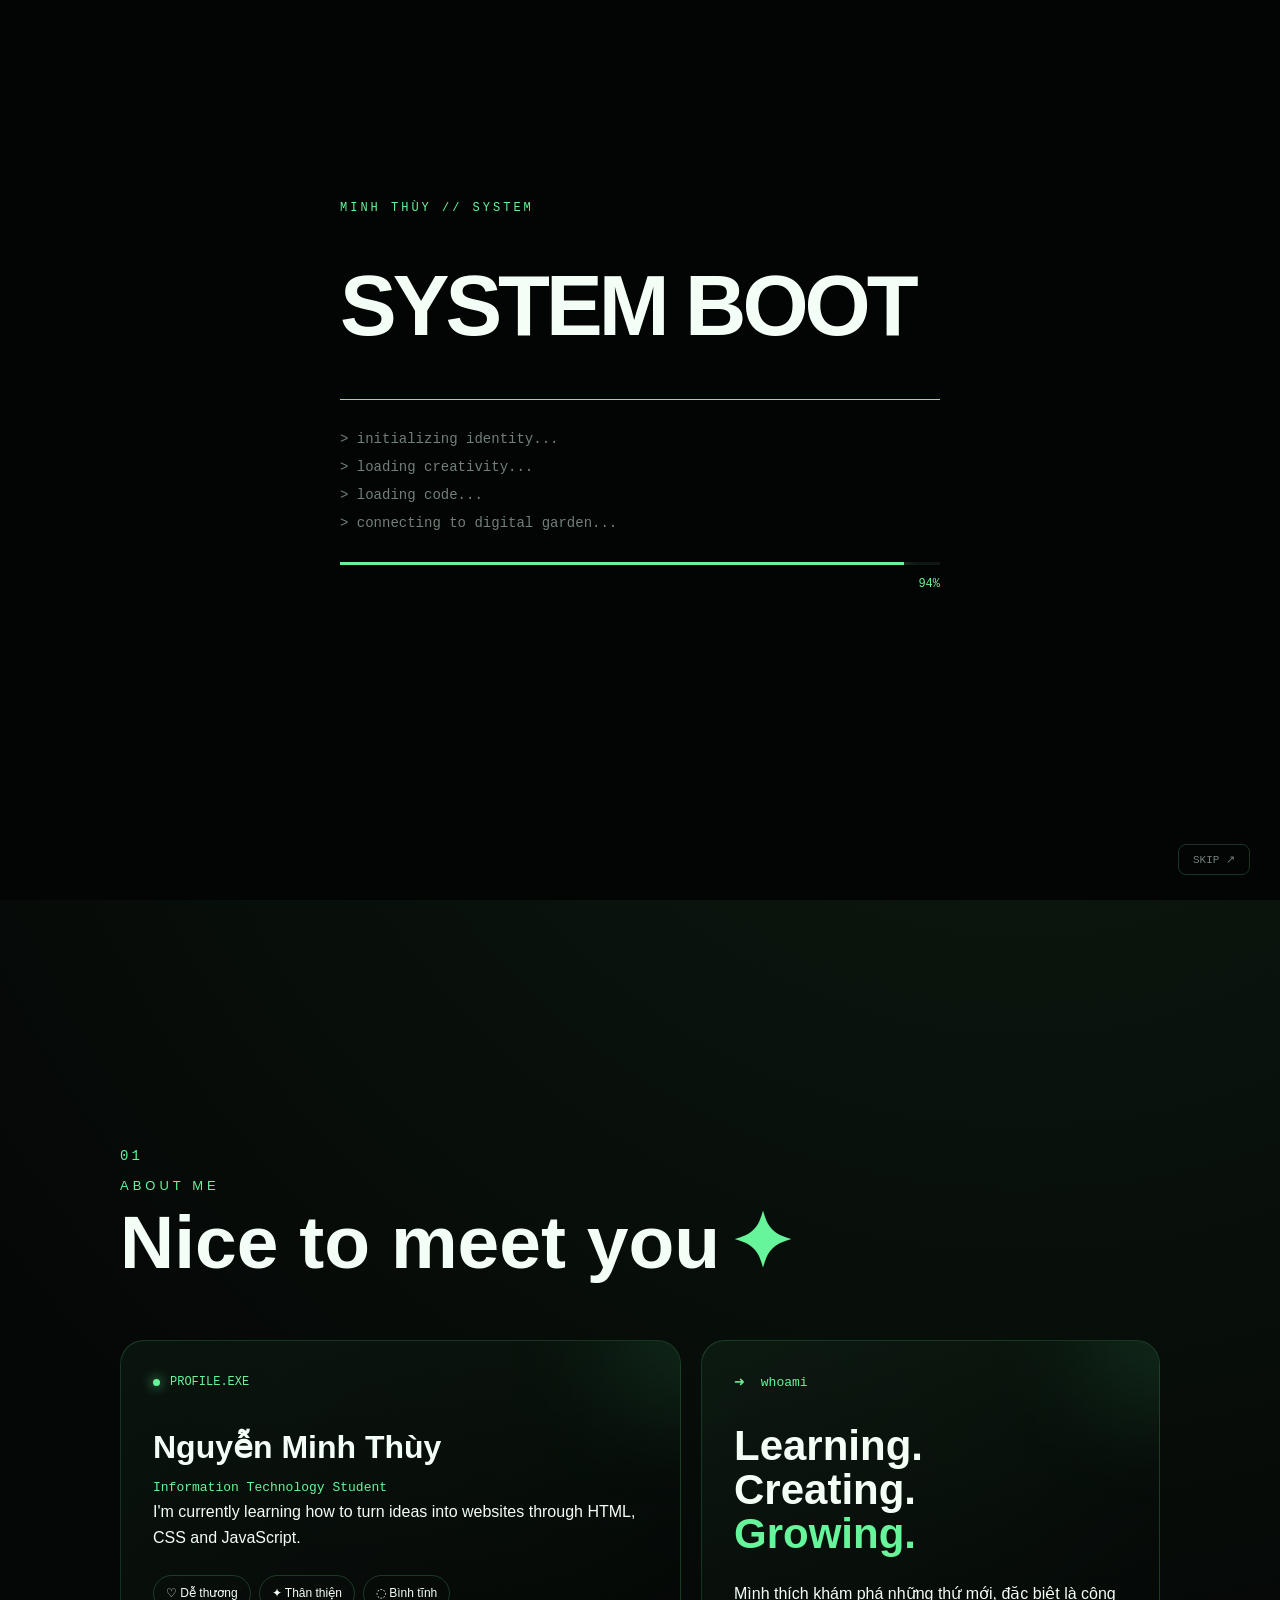
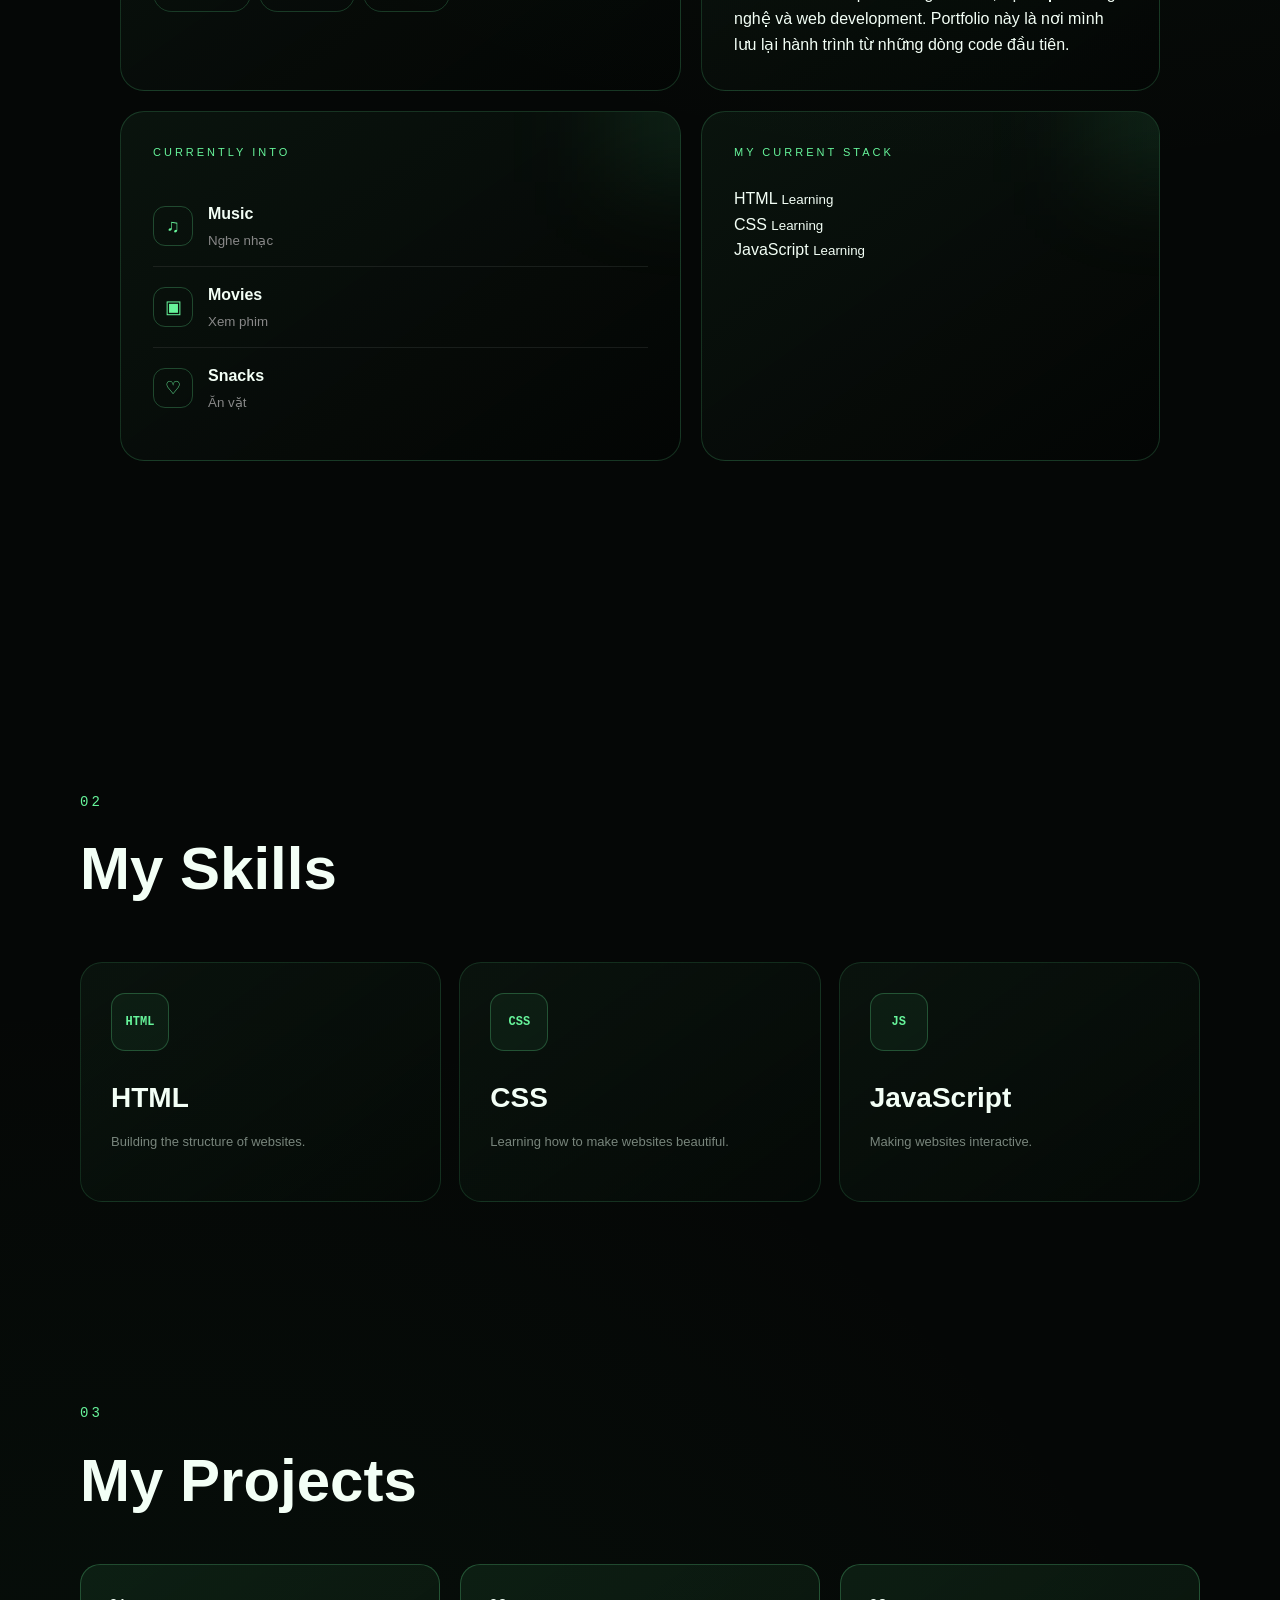
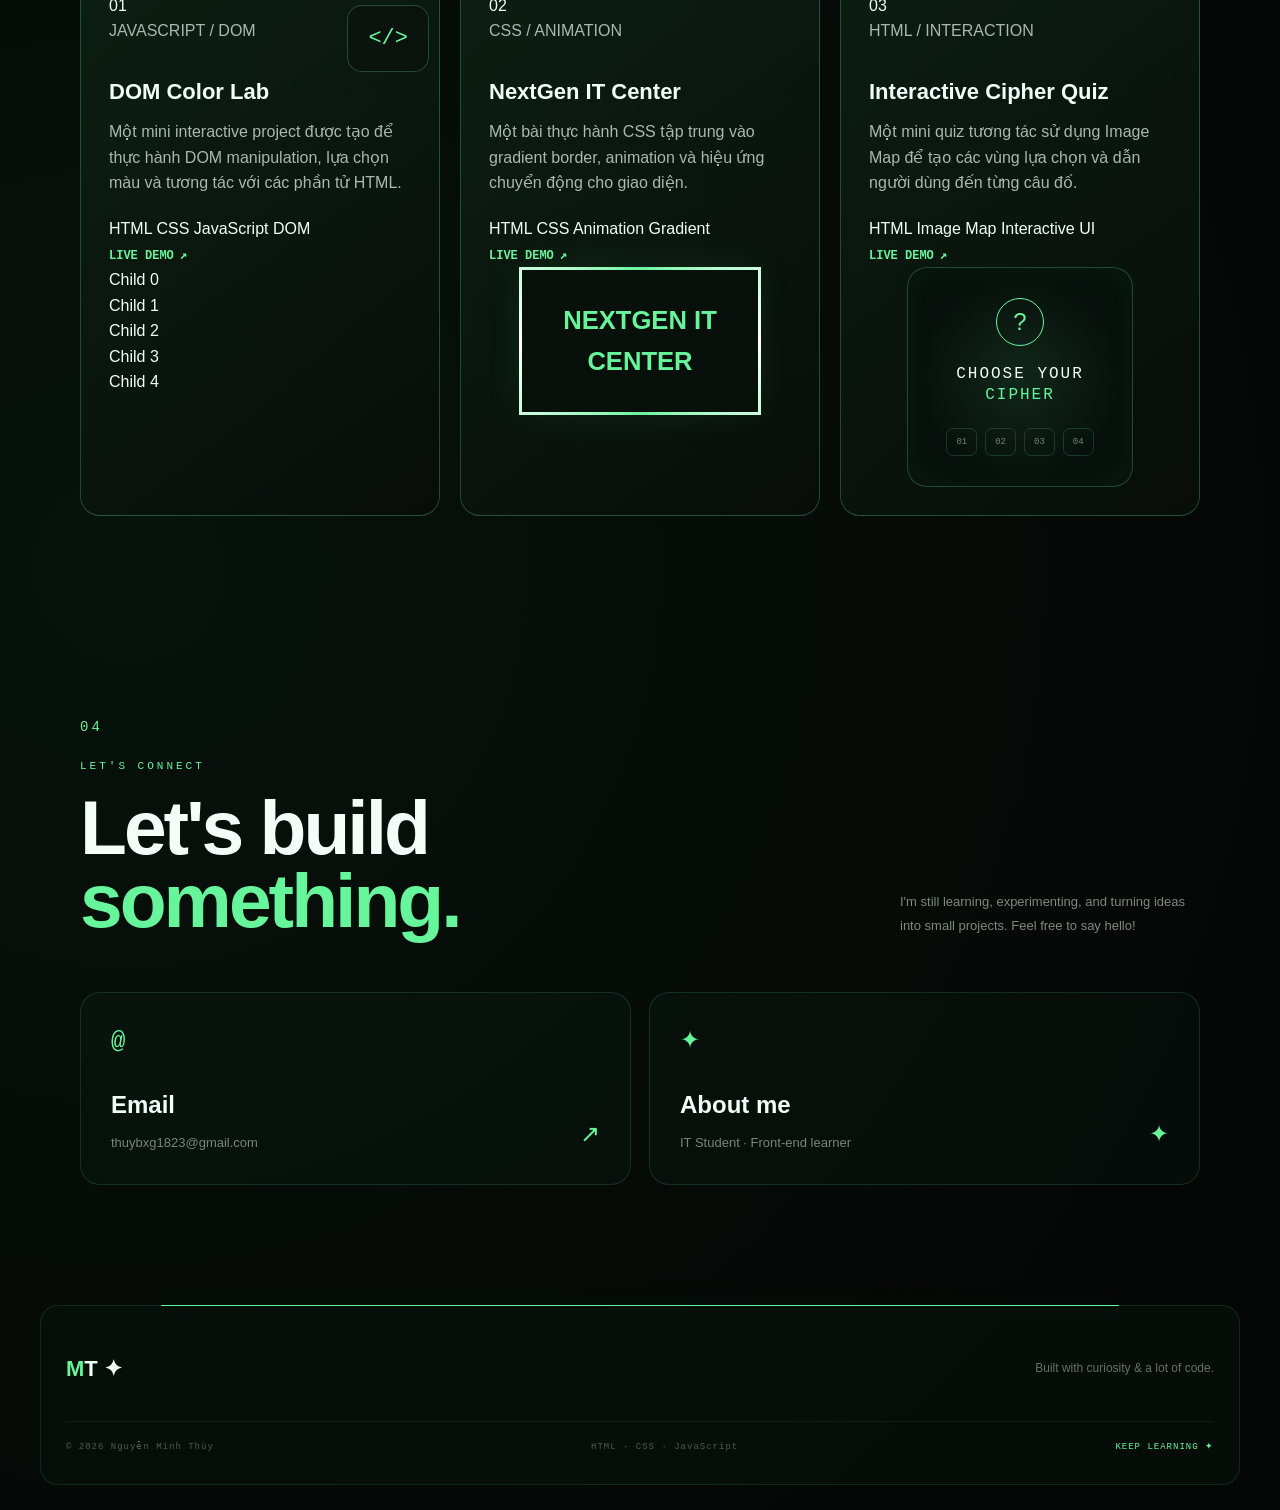
==== commit 062c4a94: "Update index.html" ====
--- a/PORTFOLIO/index.html
+++ b/PORTFOLIO/index.html
@@ -389,7 +389,7 @@
         </div>
 
         <a
-            href="../PORTFOLIO/projects/border/unit4.html"
+            href="./unit4.html"
             class="project-link"
             target="_blank"
         >
@@ -558,4 +558,4 @@
     <script src="script.js"></script>
     
 </body>
-</html>+</html>
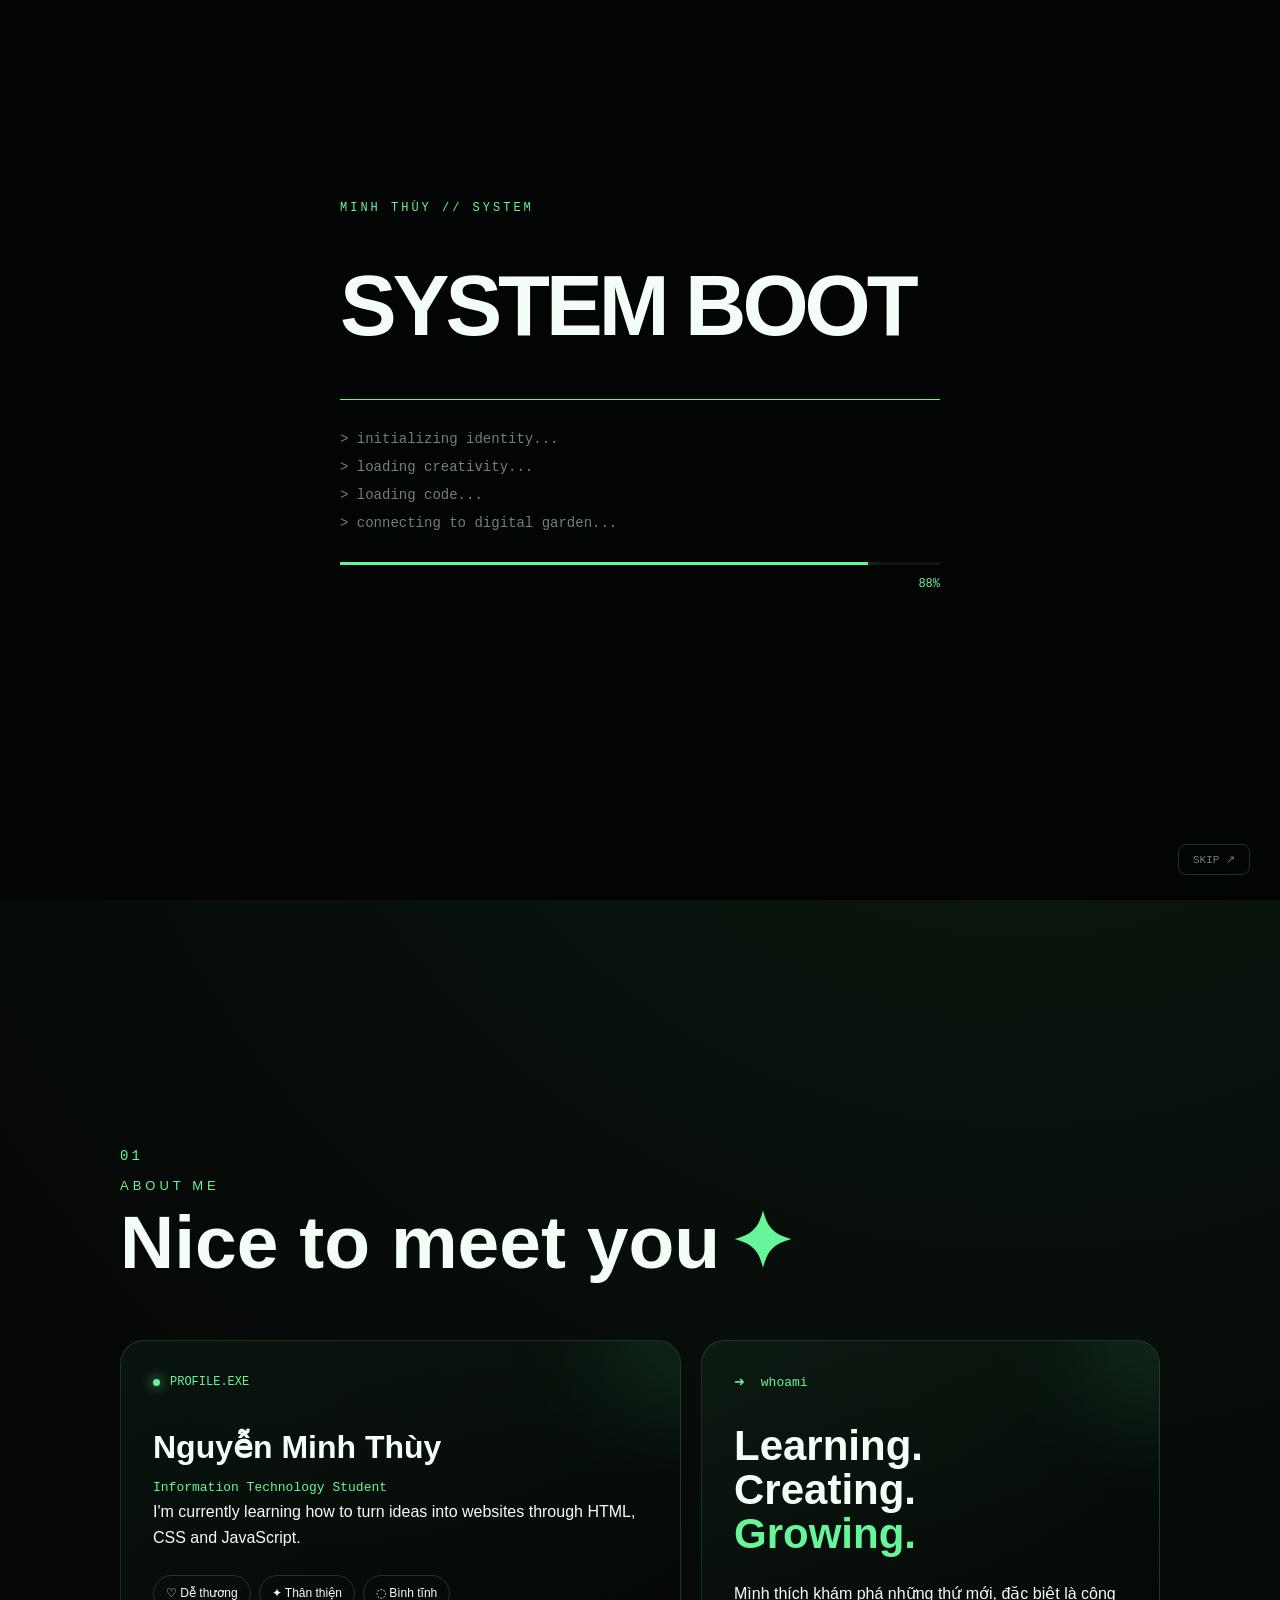
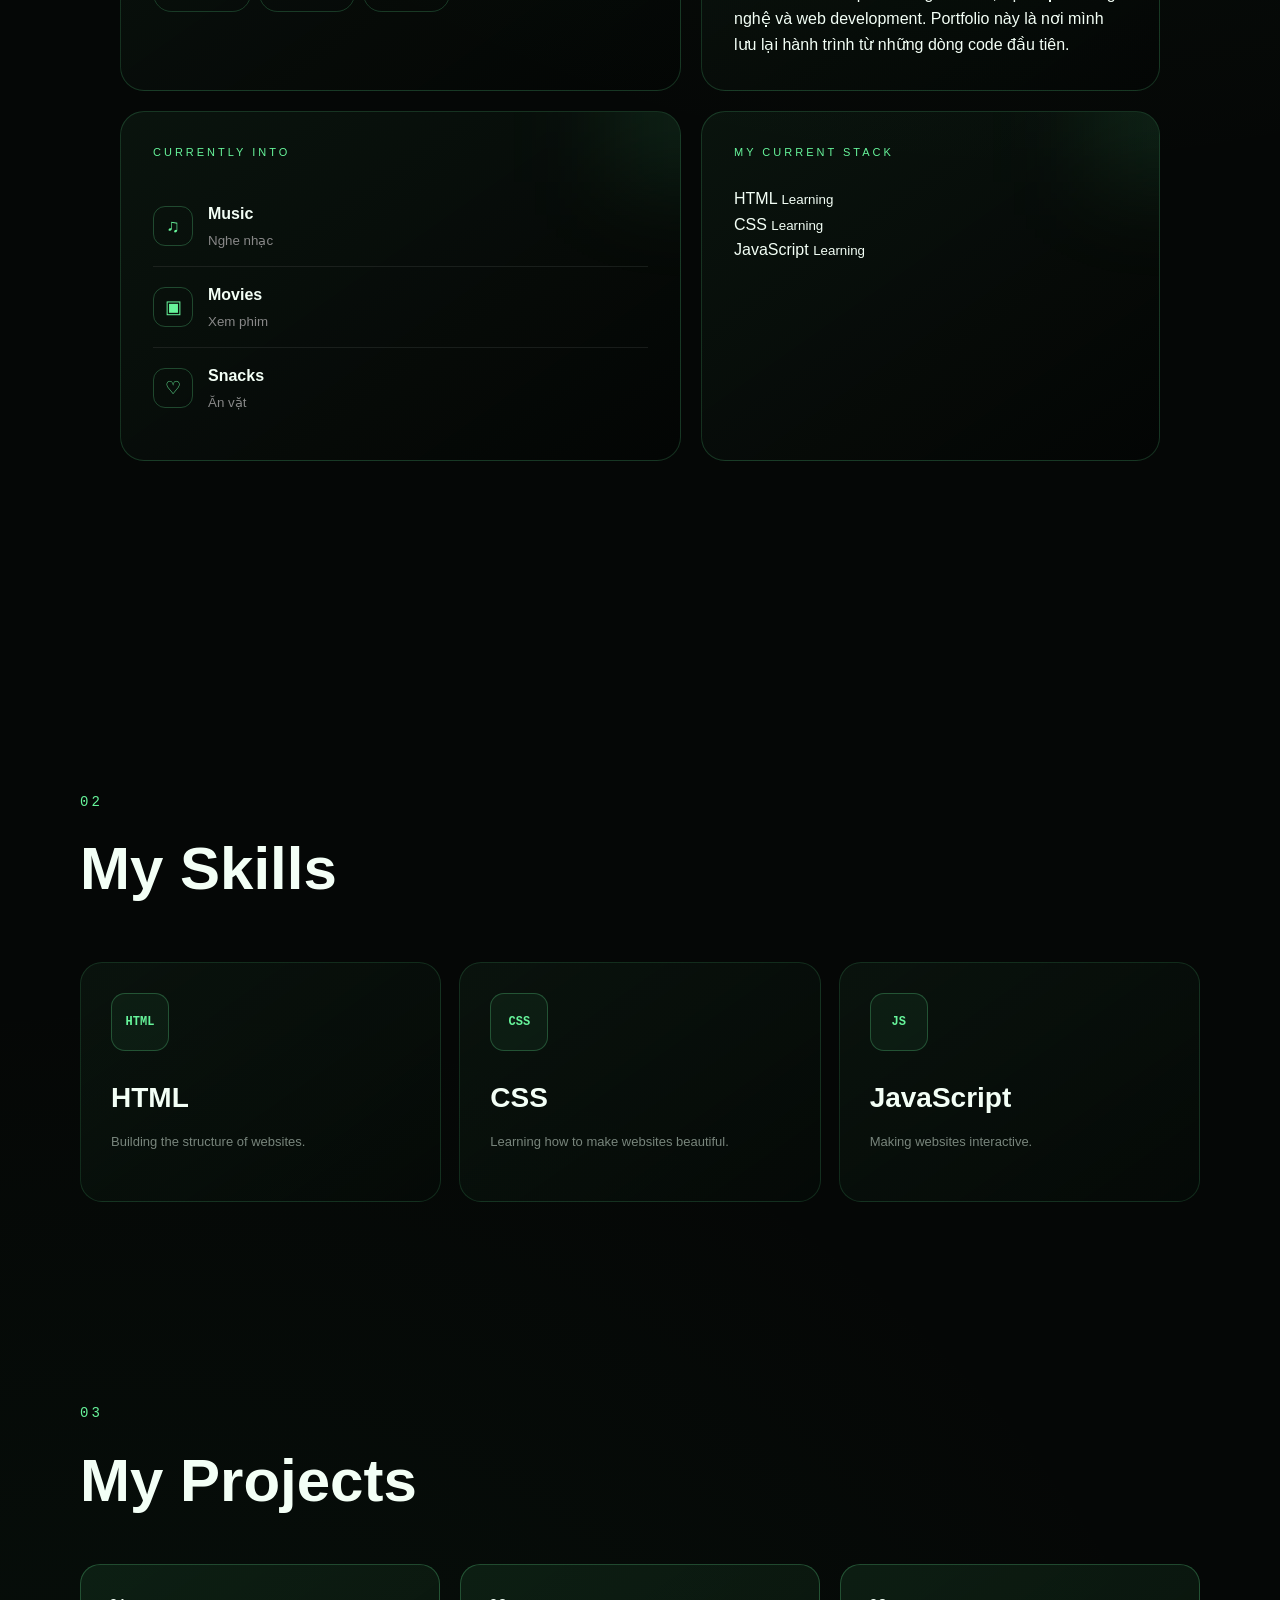
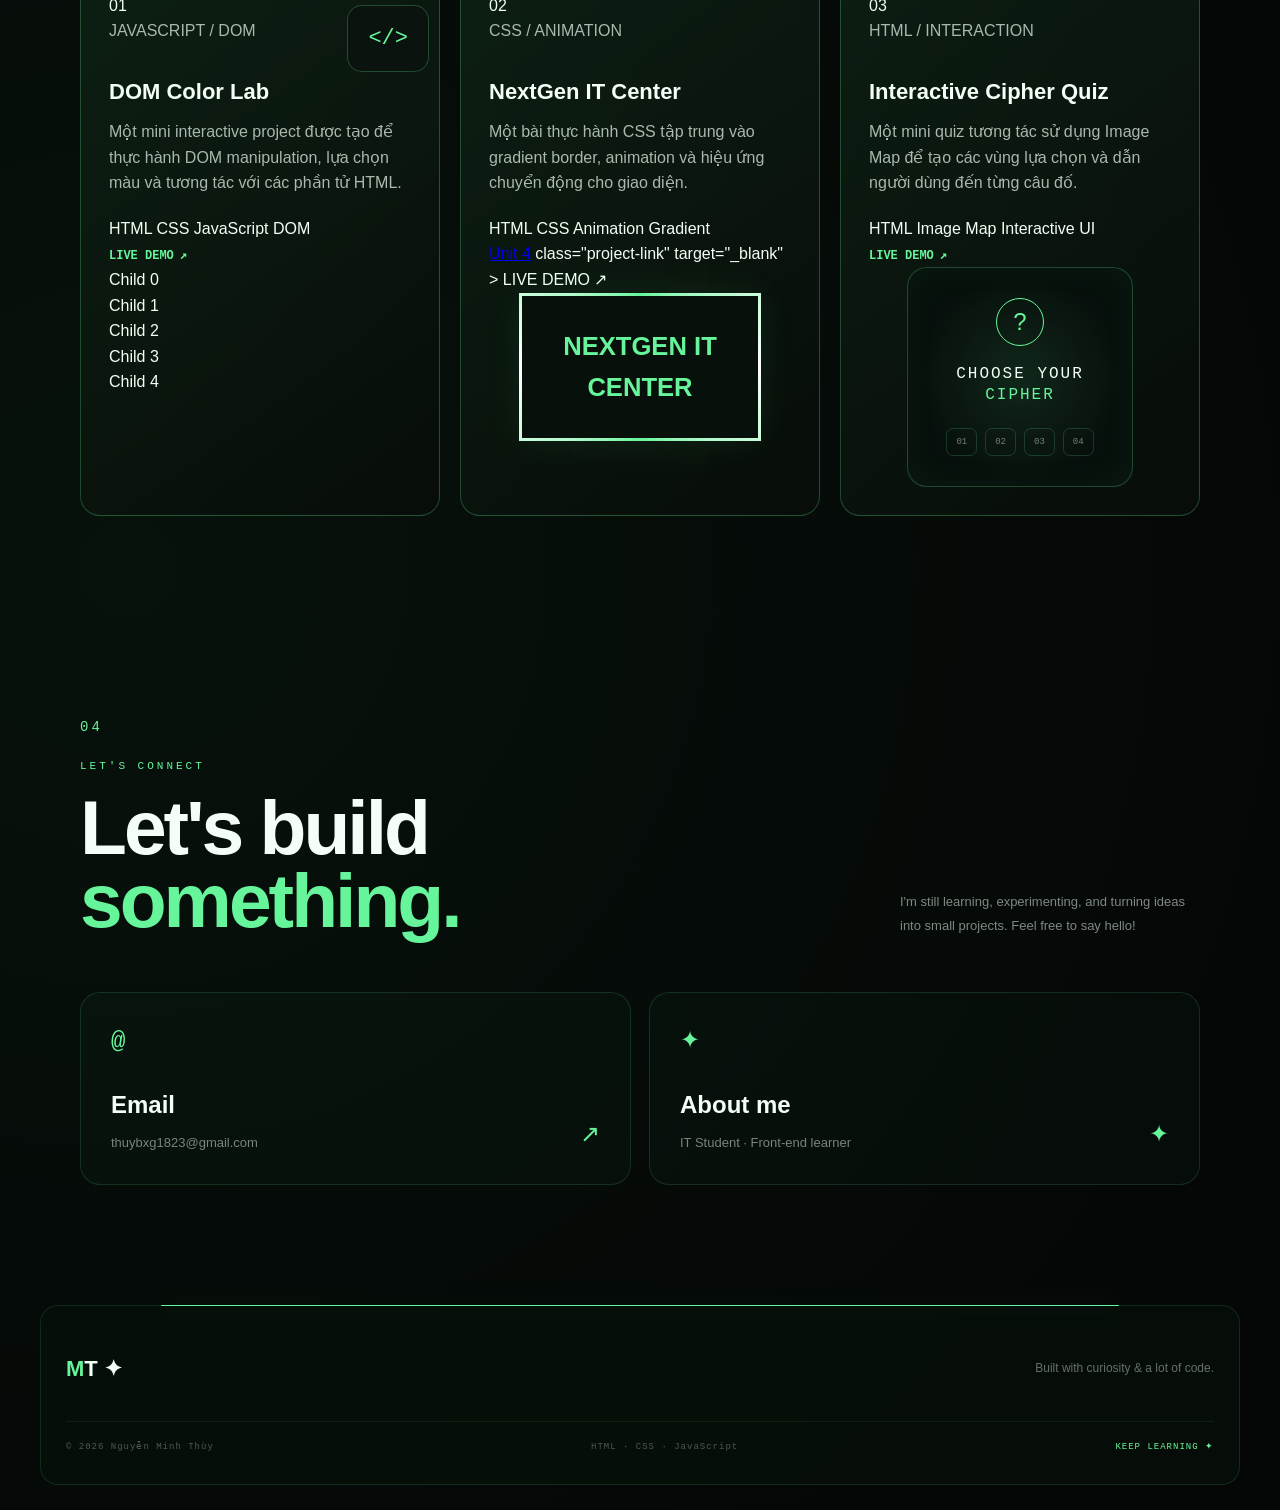
==== commit 56041f38: "Update index.html" ====
--- a/PORTFOLIO/index.html
+++ b/PORTFOLIO/index.html
@@ -389,7 +389,7 @@
         </div>
 
         <a
-            href="./unit4.html"
+            href="/border/unit4.html">Unit 4</a>
             class="project-link"
             target="_blank"
         >
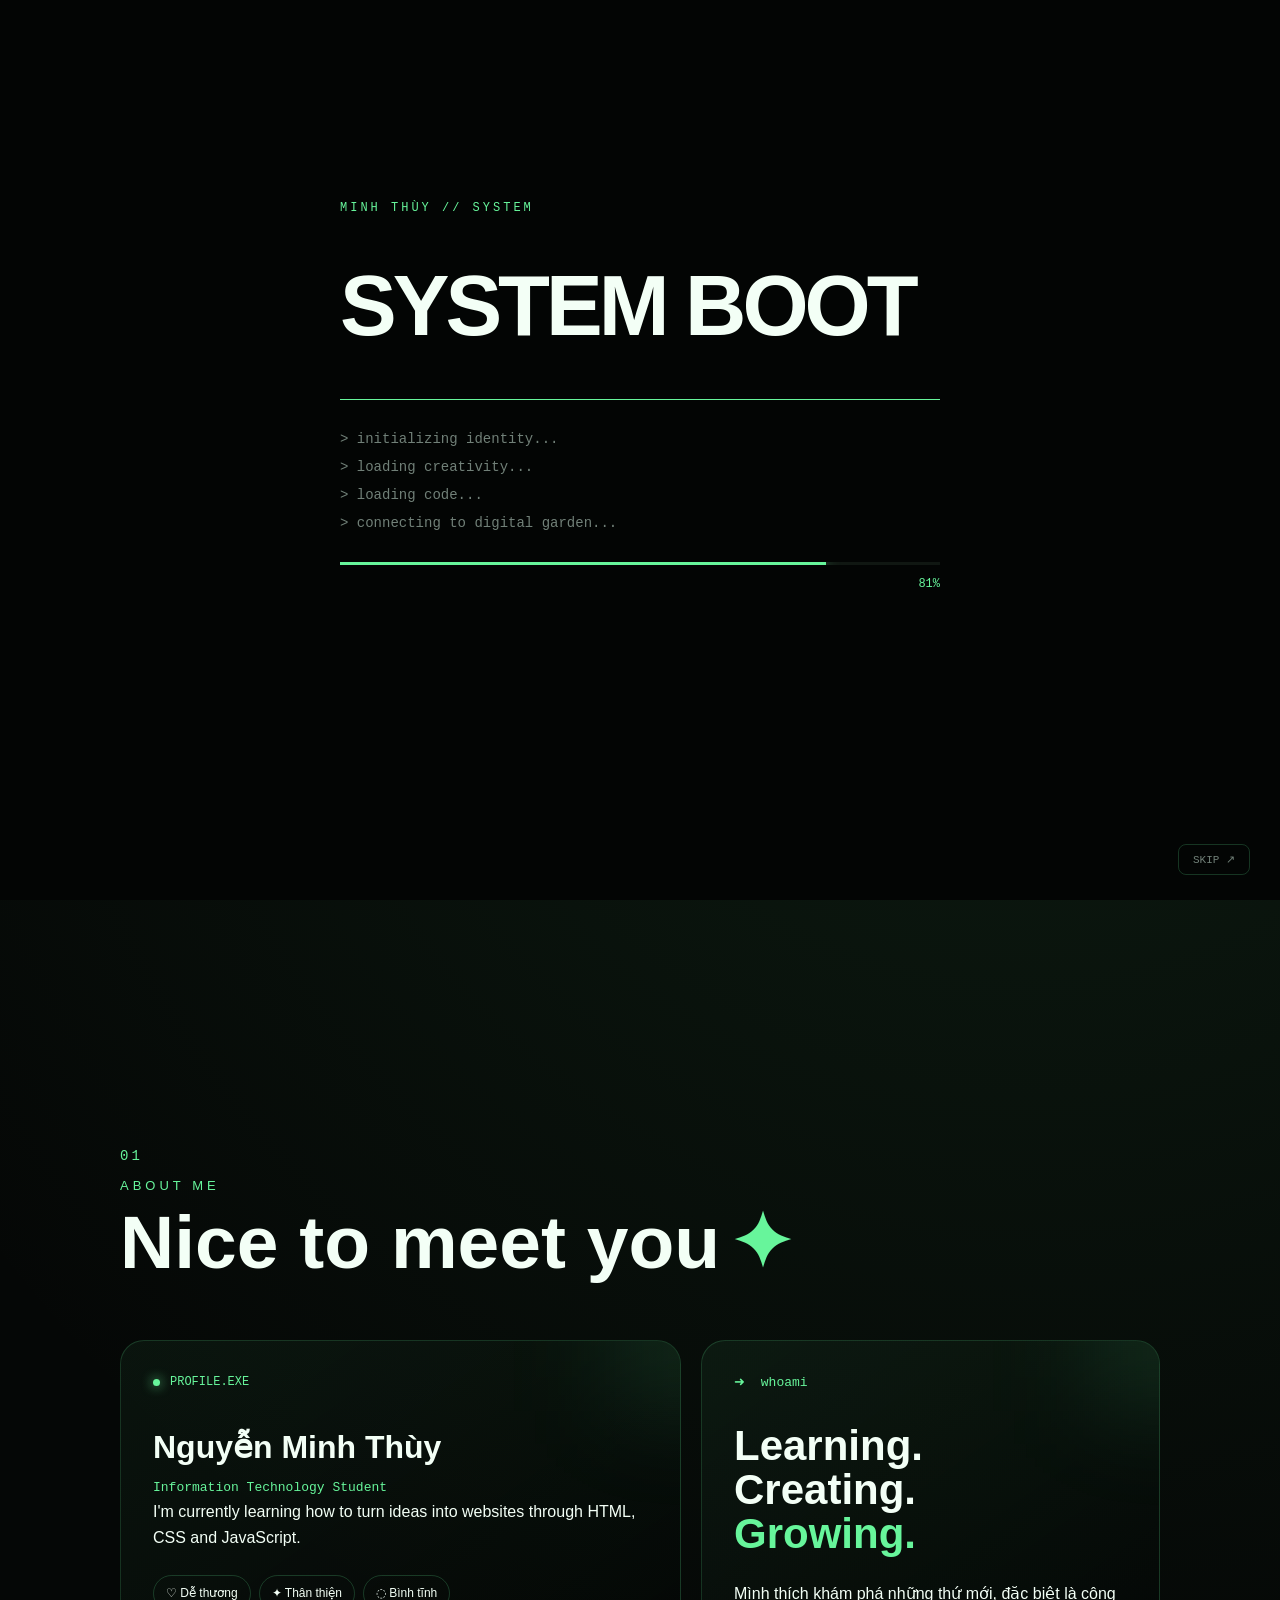
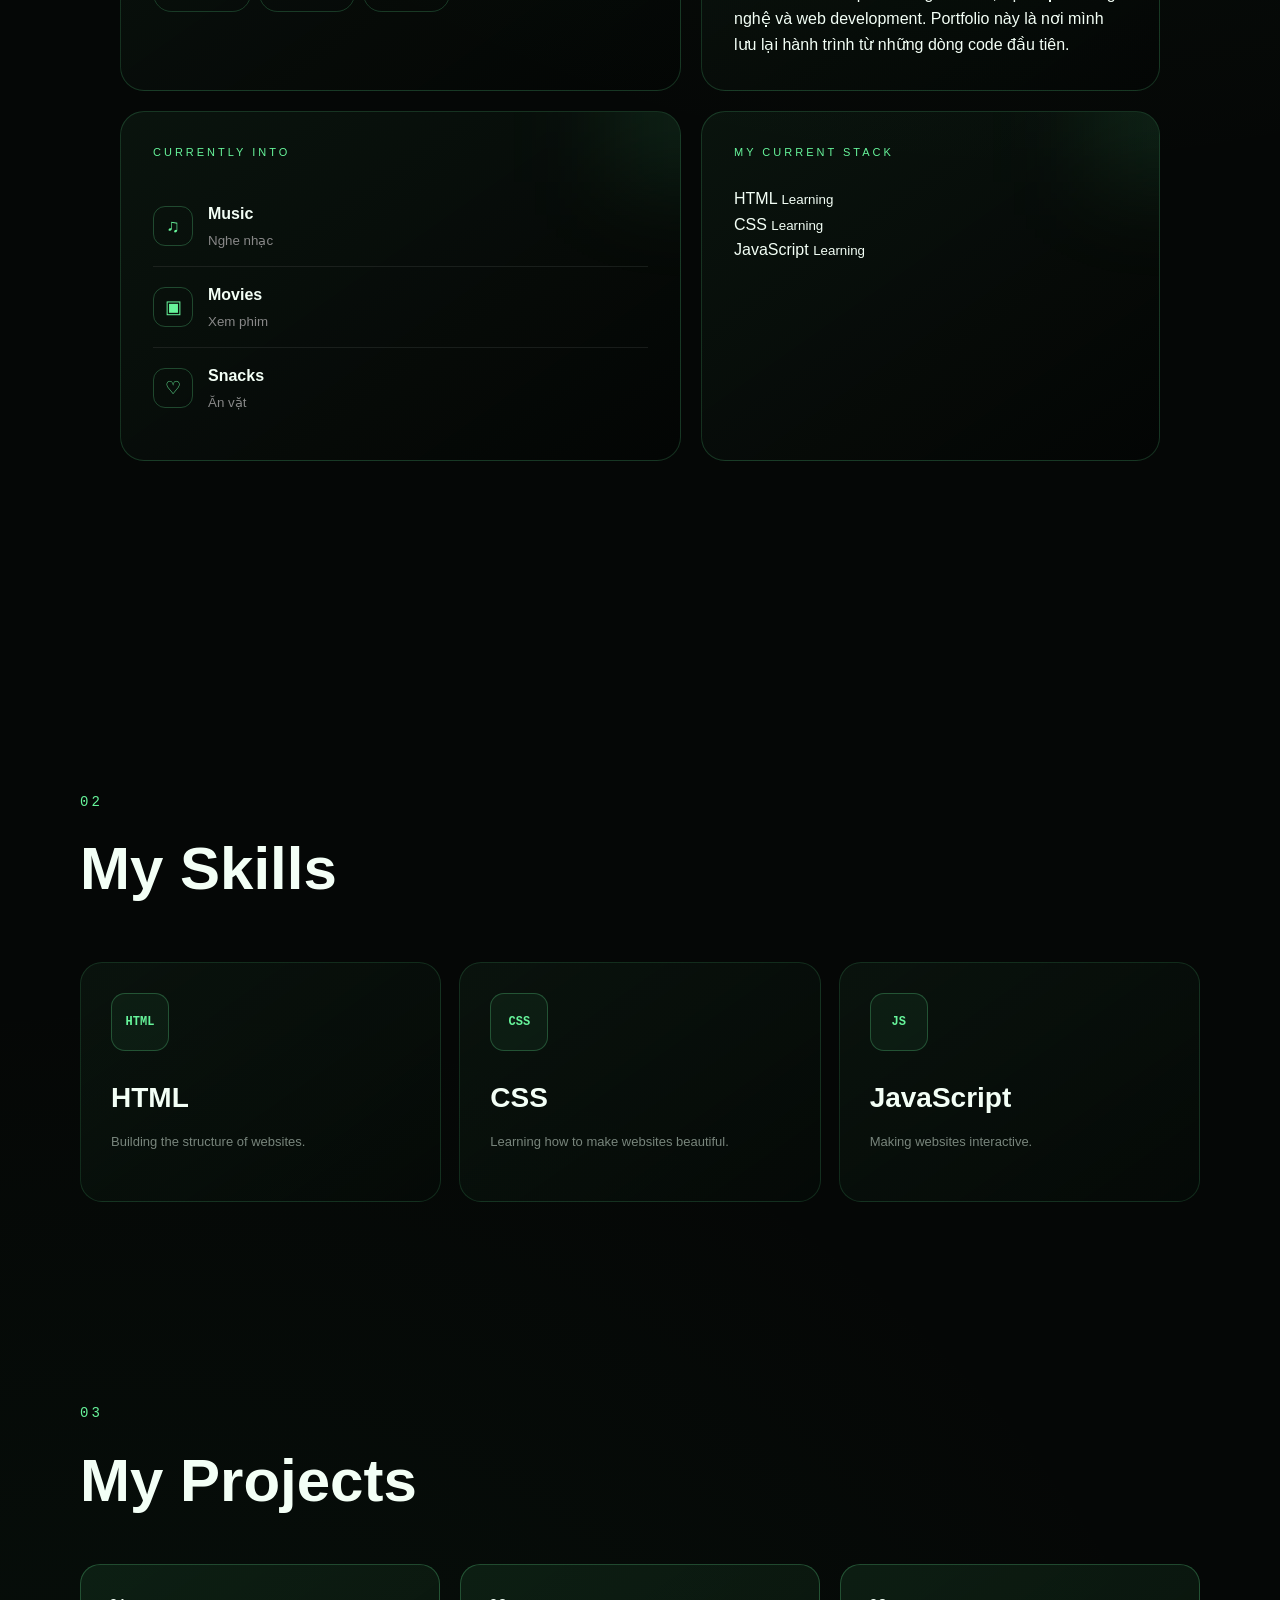
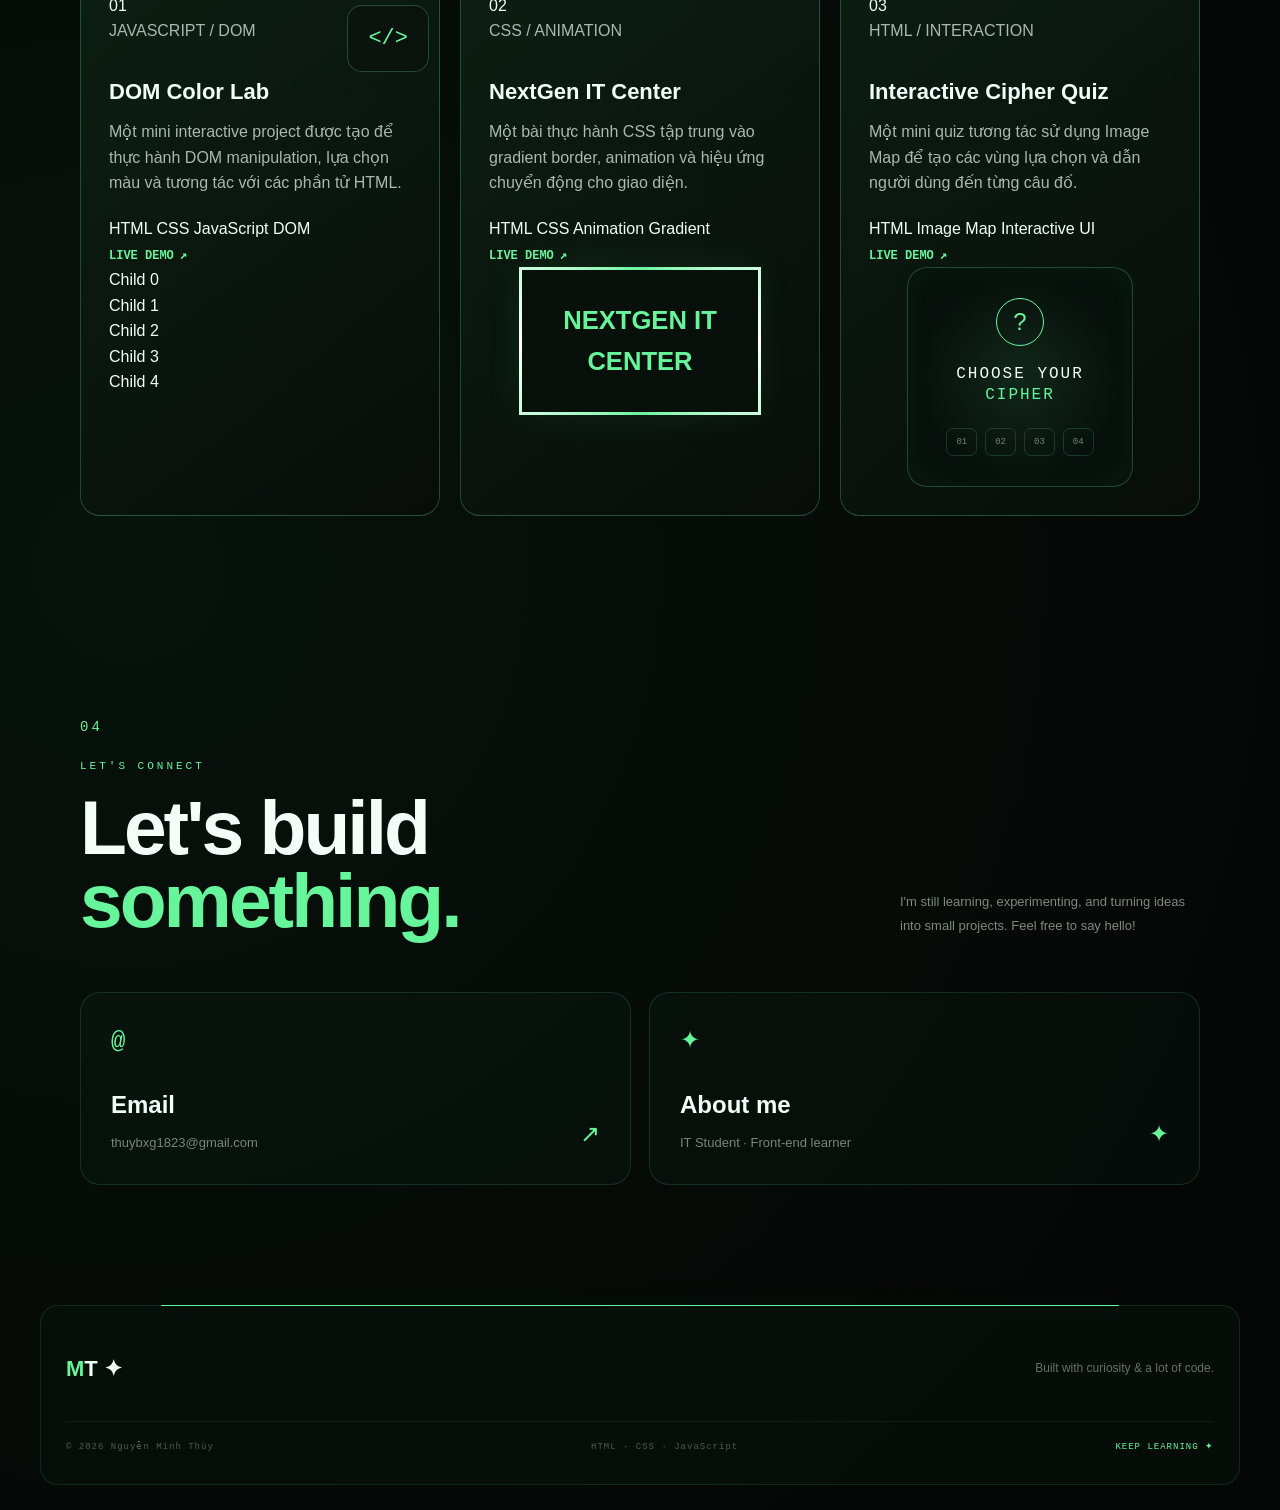
==== commit 28e17023: "Update index.html" ====
--- a/PORTFOLIO/index.html
+++ b/PORTFOLIO/index.html
@@ -389,7 +389,7 @@
         </div>
 
         <a
-            href="/border/unit4.html">Unit 4</a>
+            href="/border/unit4.html"
             class="project-link"
             target="_blank"
         >
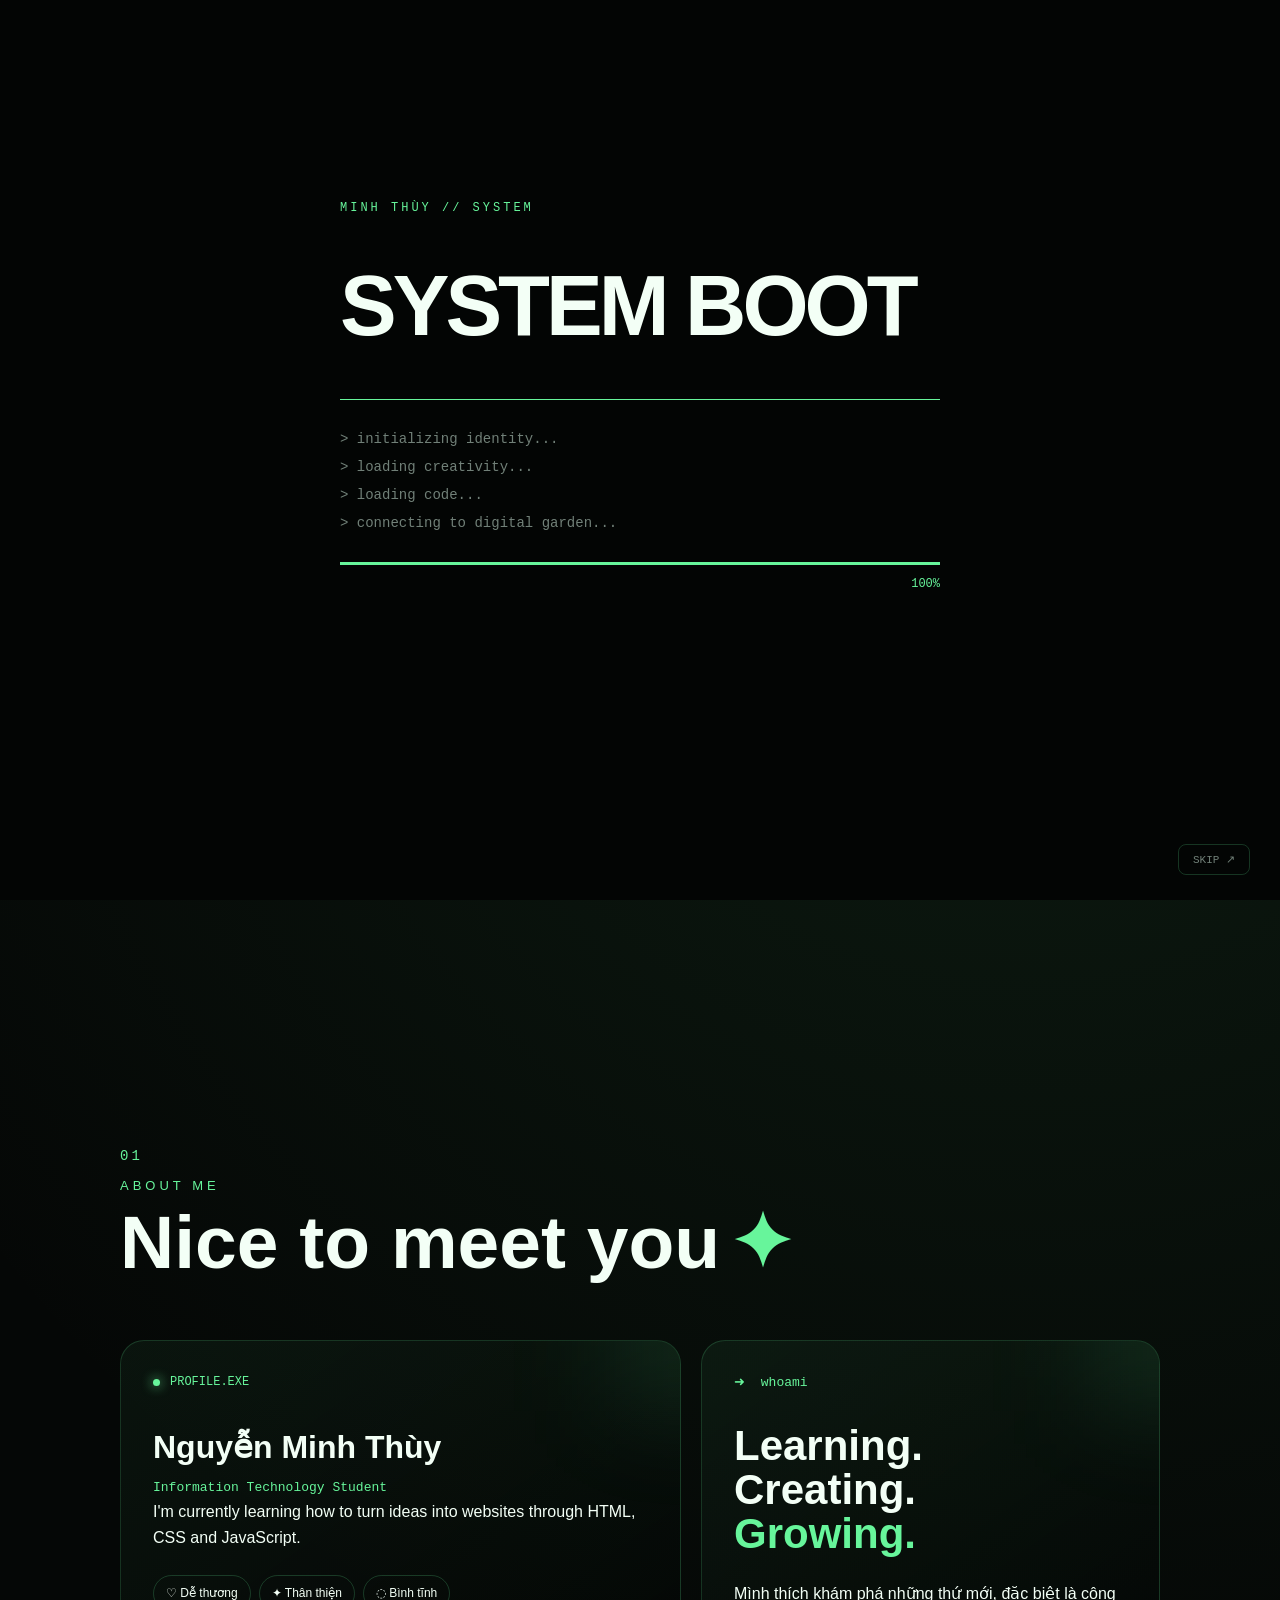
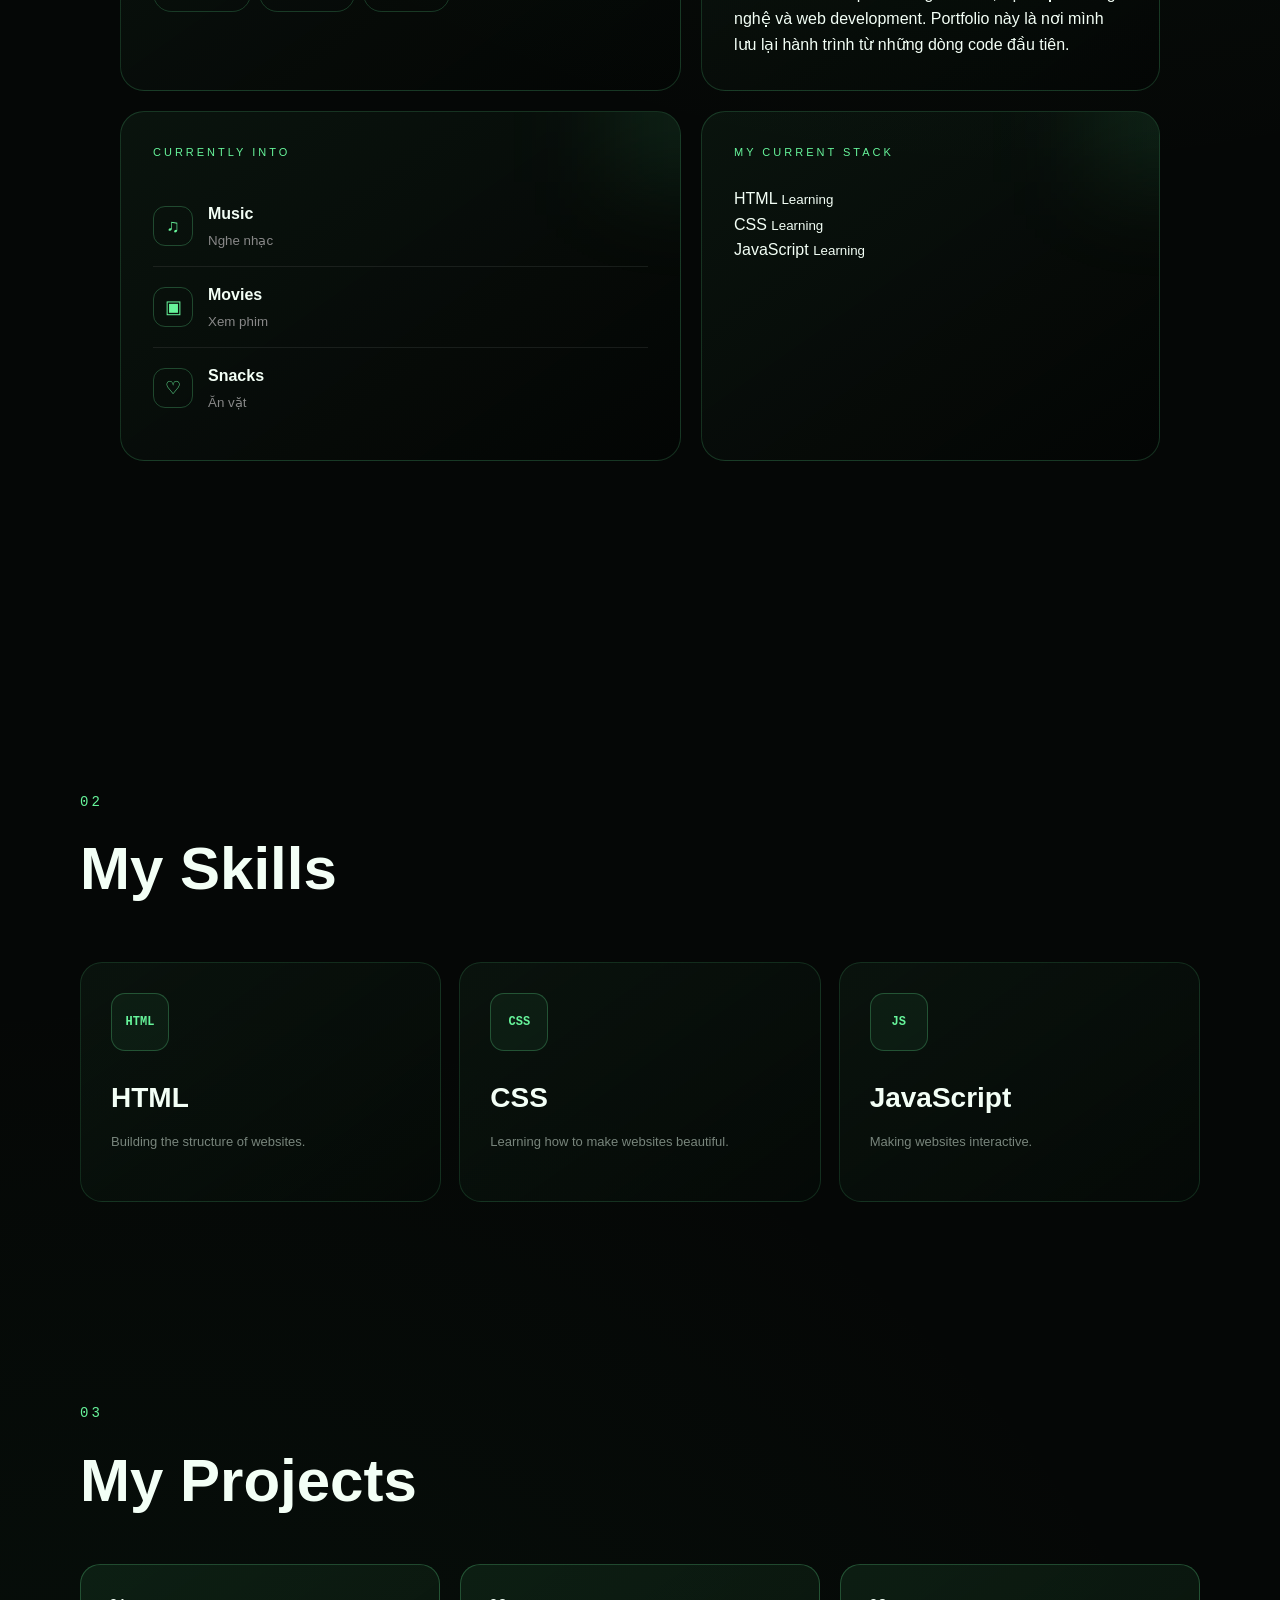
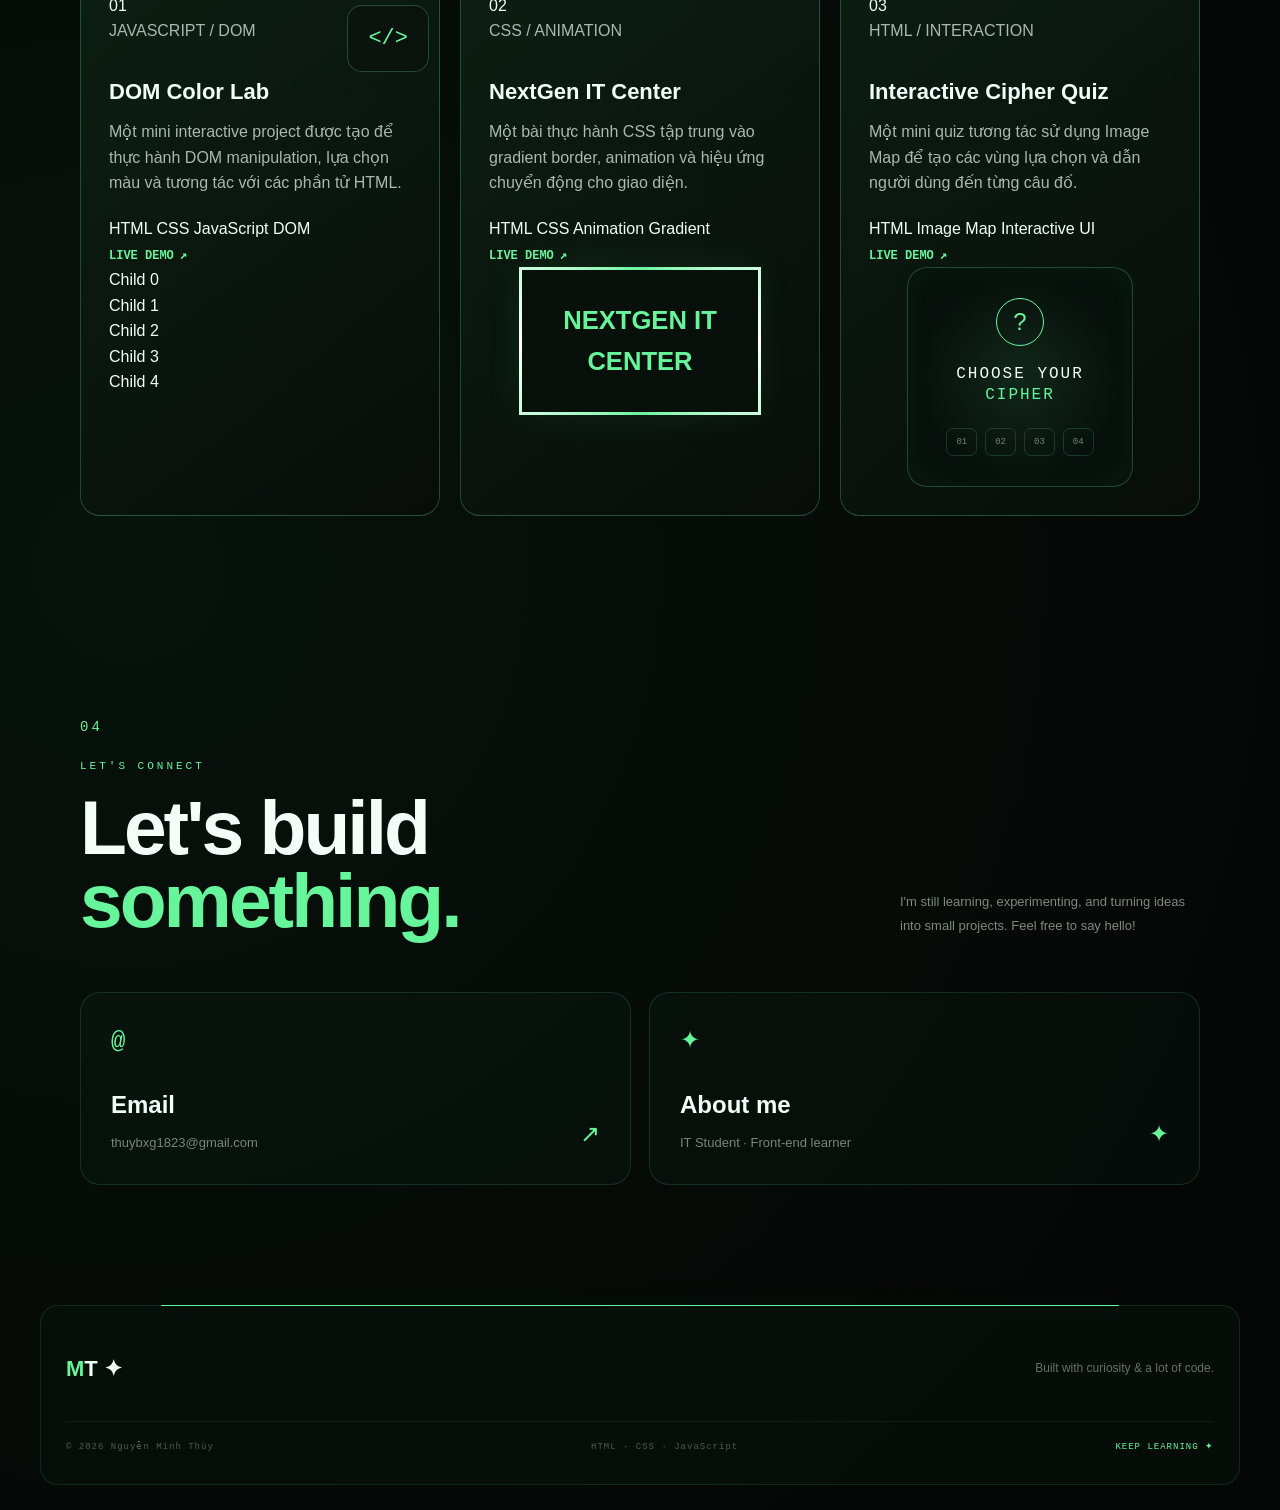
==== commit 80c777b5: "Update index.html" ====
--- a/PORTFOLIO/index.html
+++ b/PORTFOLIO/index.html
@@ -389,7 +389,7 @@
         </div>
 
         <a
-            href="/border/unit4.html"
+            href="projects/border/unit4.html"
             class="project-link"
             target="_blank"
         >
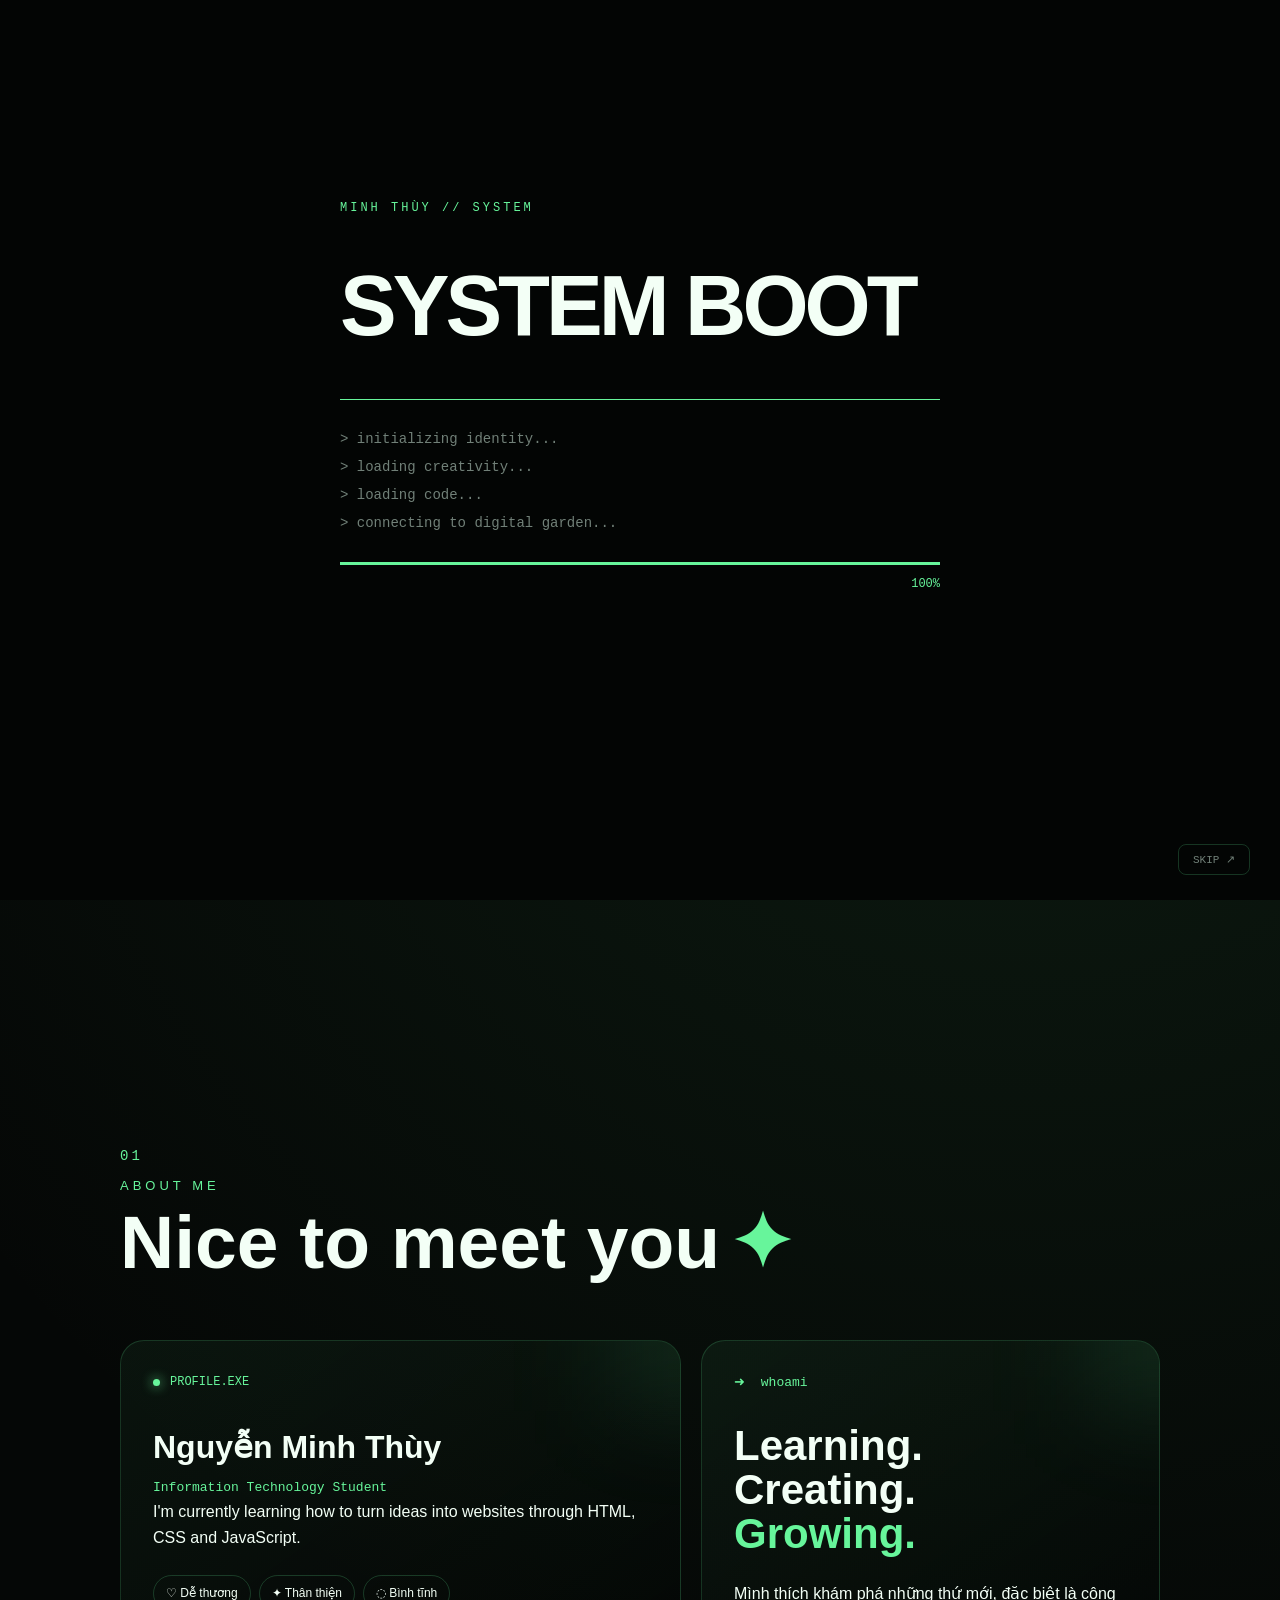
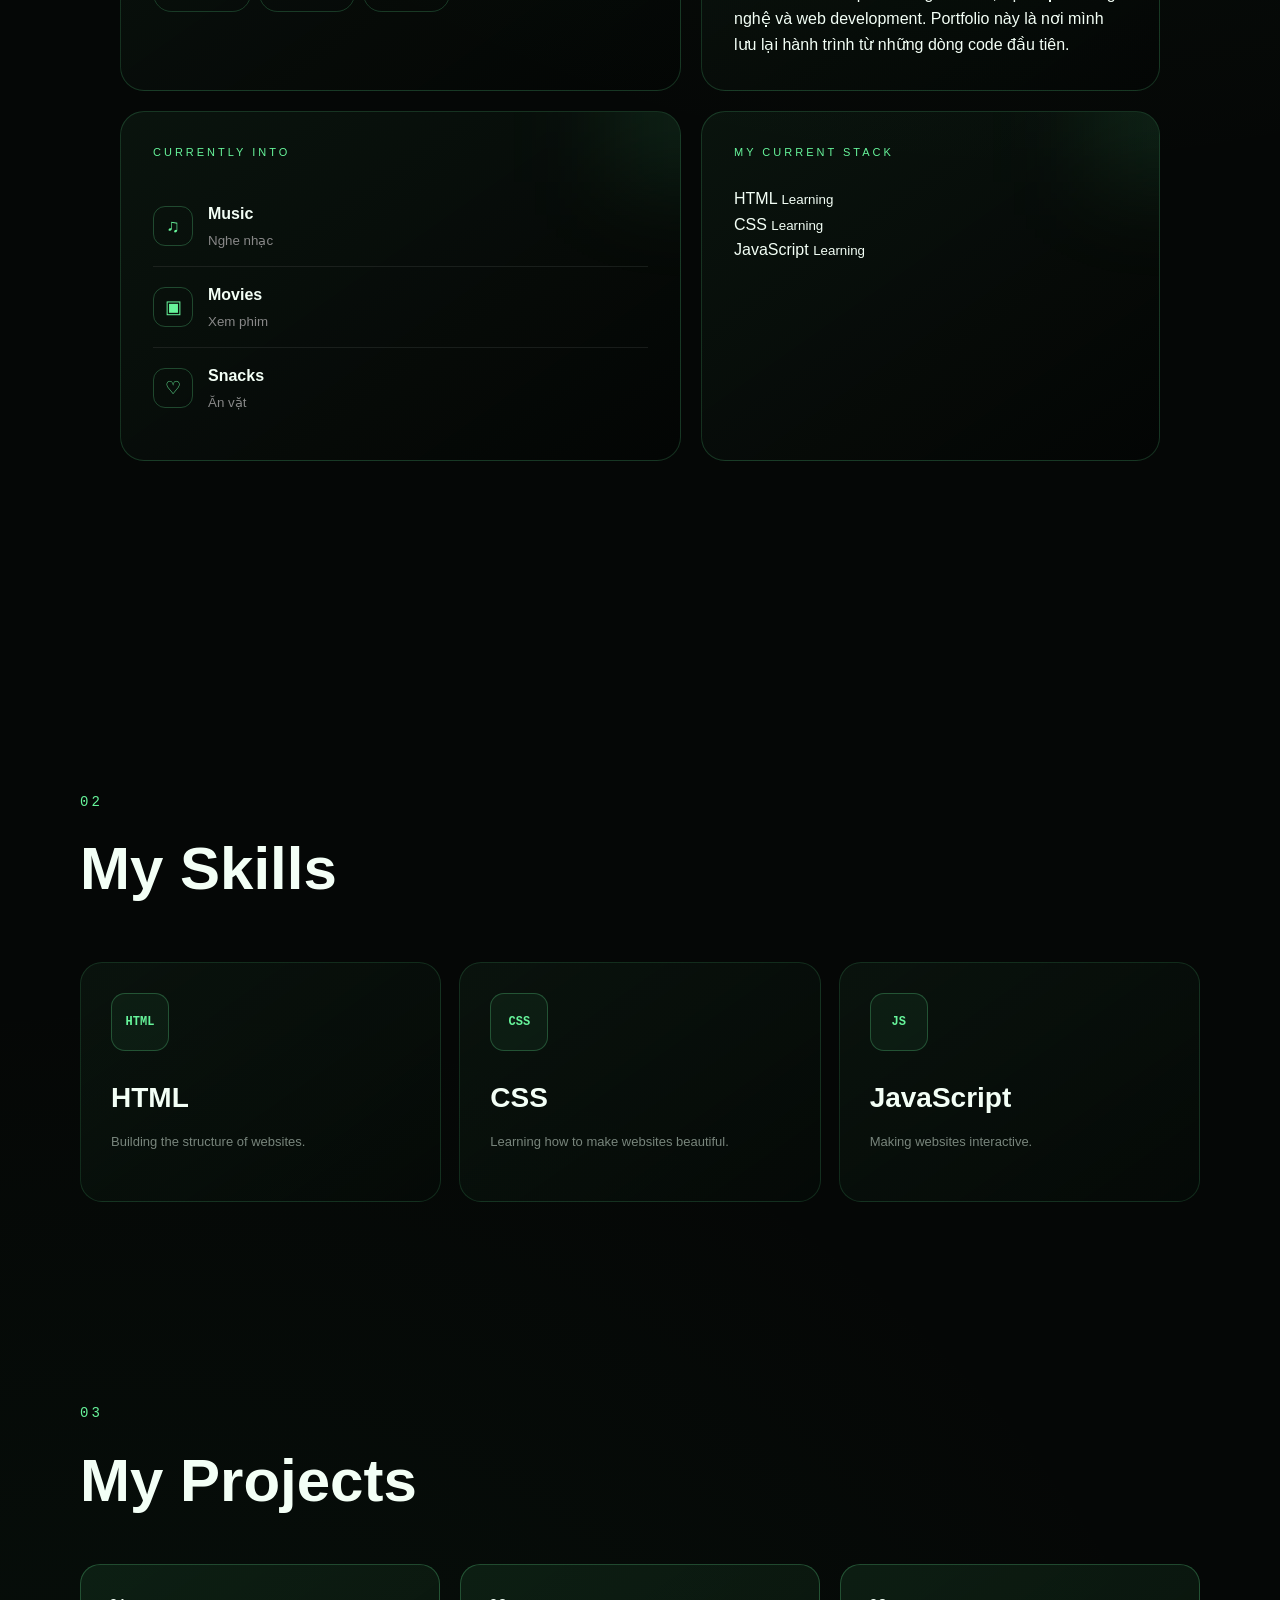
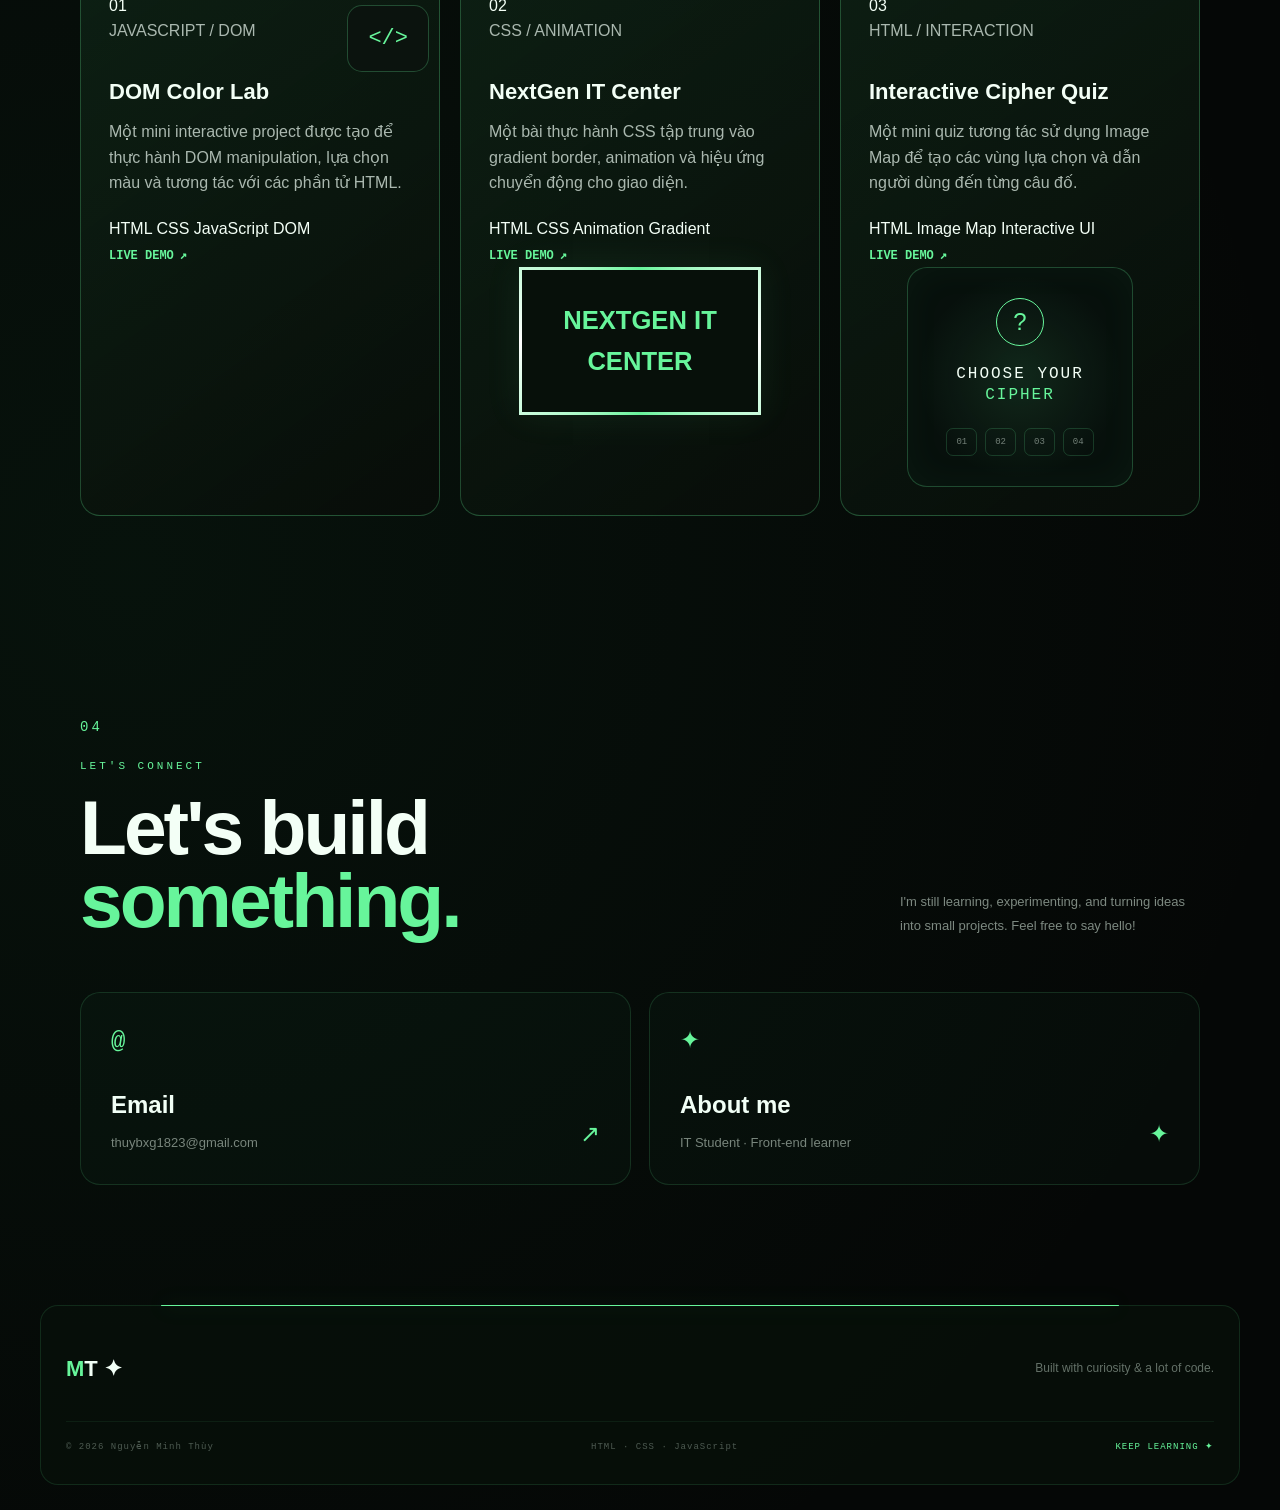
==== commit 8d7f6d81: "Update index.html" ====
--- a/PORTFOLIO/index.html
+++ b/PORTFOLIO/index.html
@@ -344,16 +344,6 @@
                 <span></span>
             </div>
 
-            <div class="mini-content">
-
-                <div>Child 0</div>
-                <div class="active-child">Child 1</div>
-                <div>Child 2</div>
-                <div>Child 3</div>
-                <div>Child 4</div>
-
-            </div>
-
         </div>
 
         <div class="floating-code">
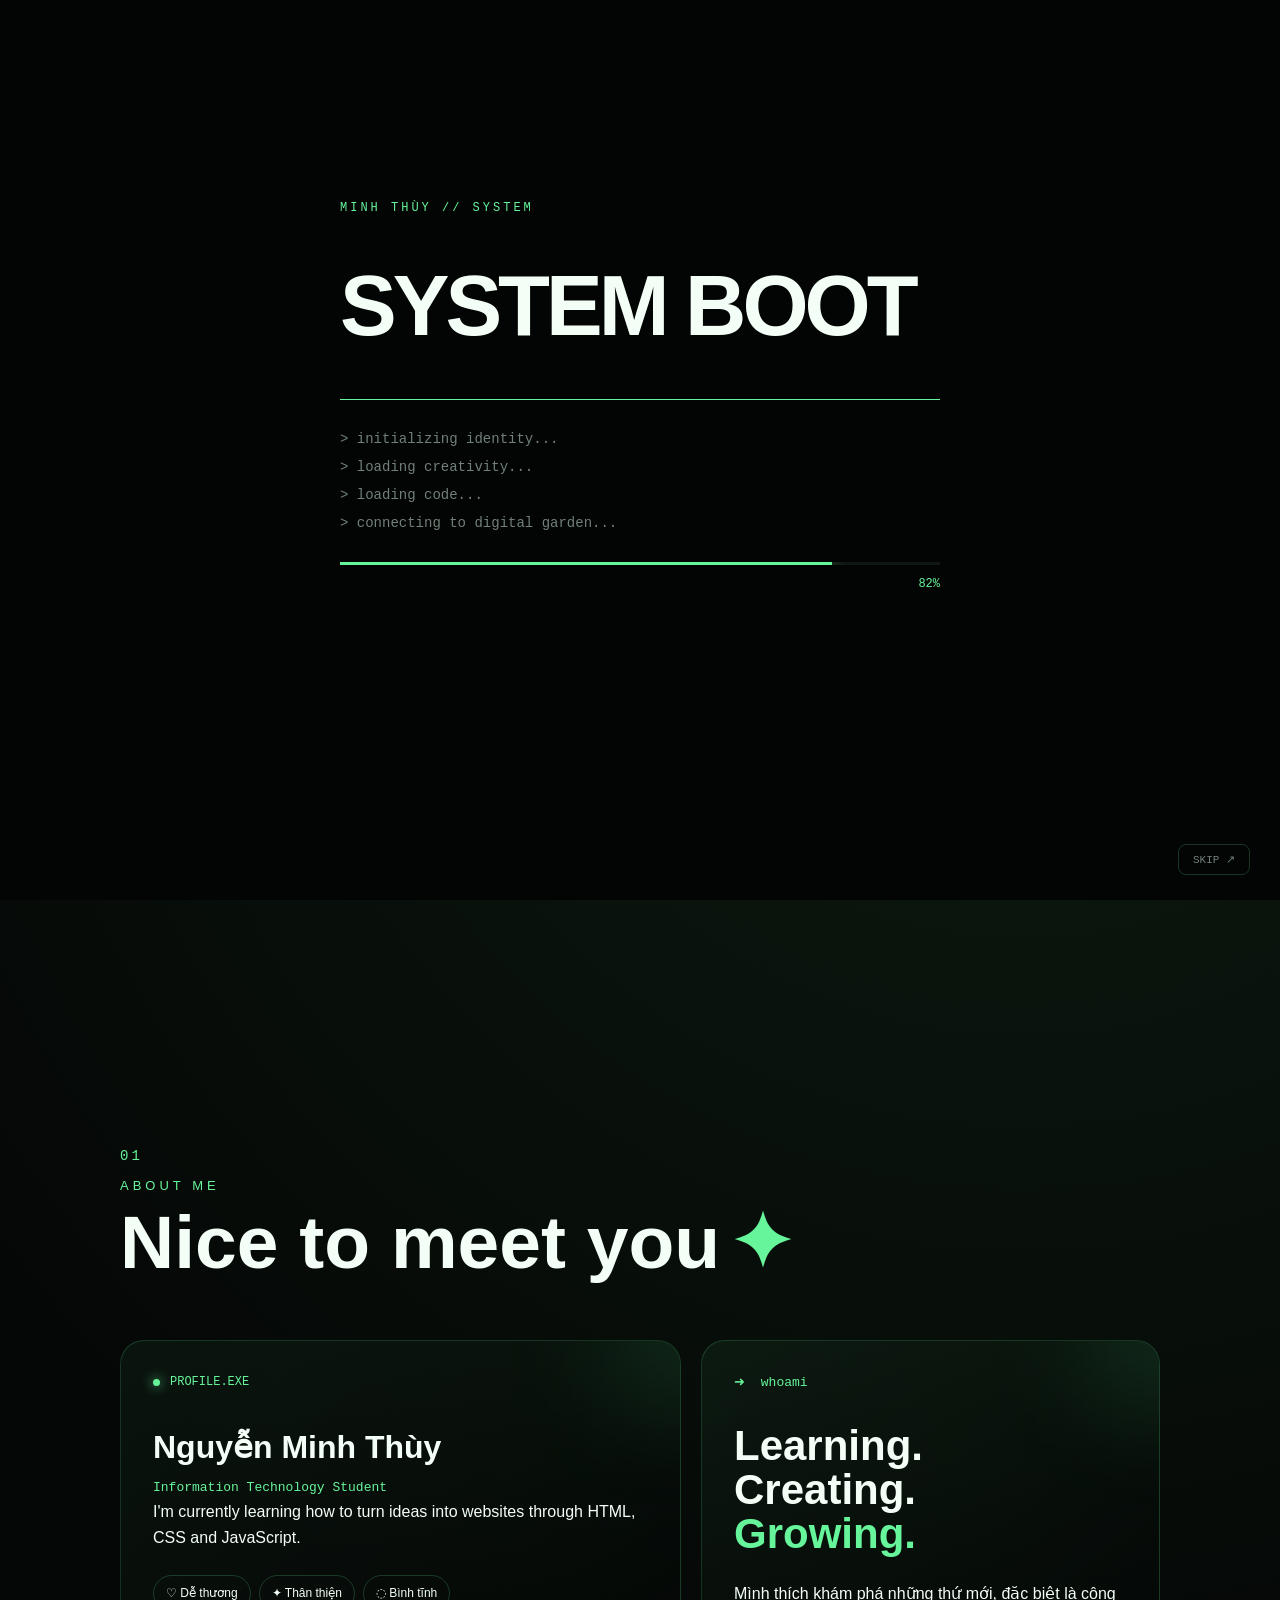
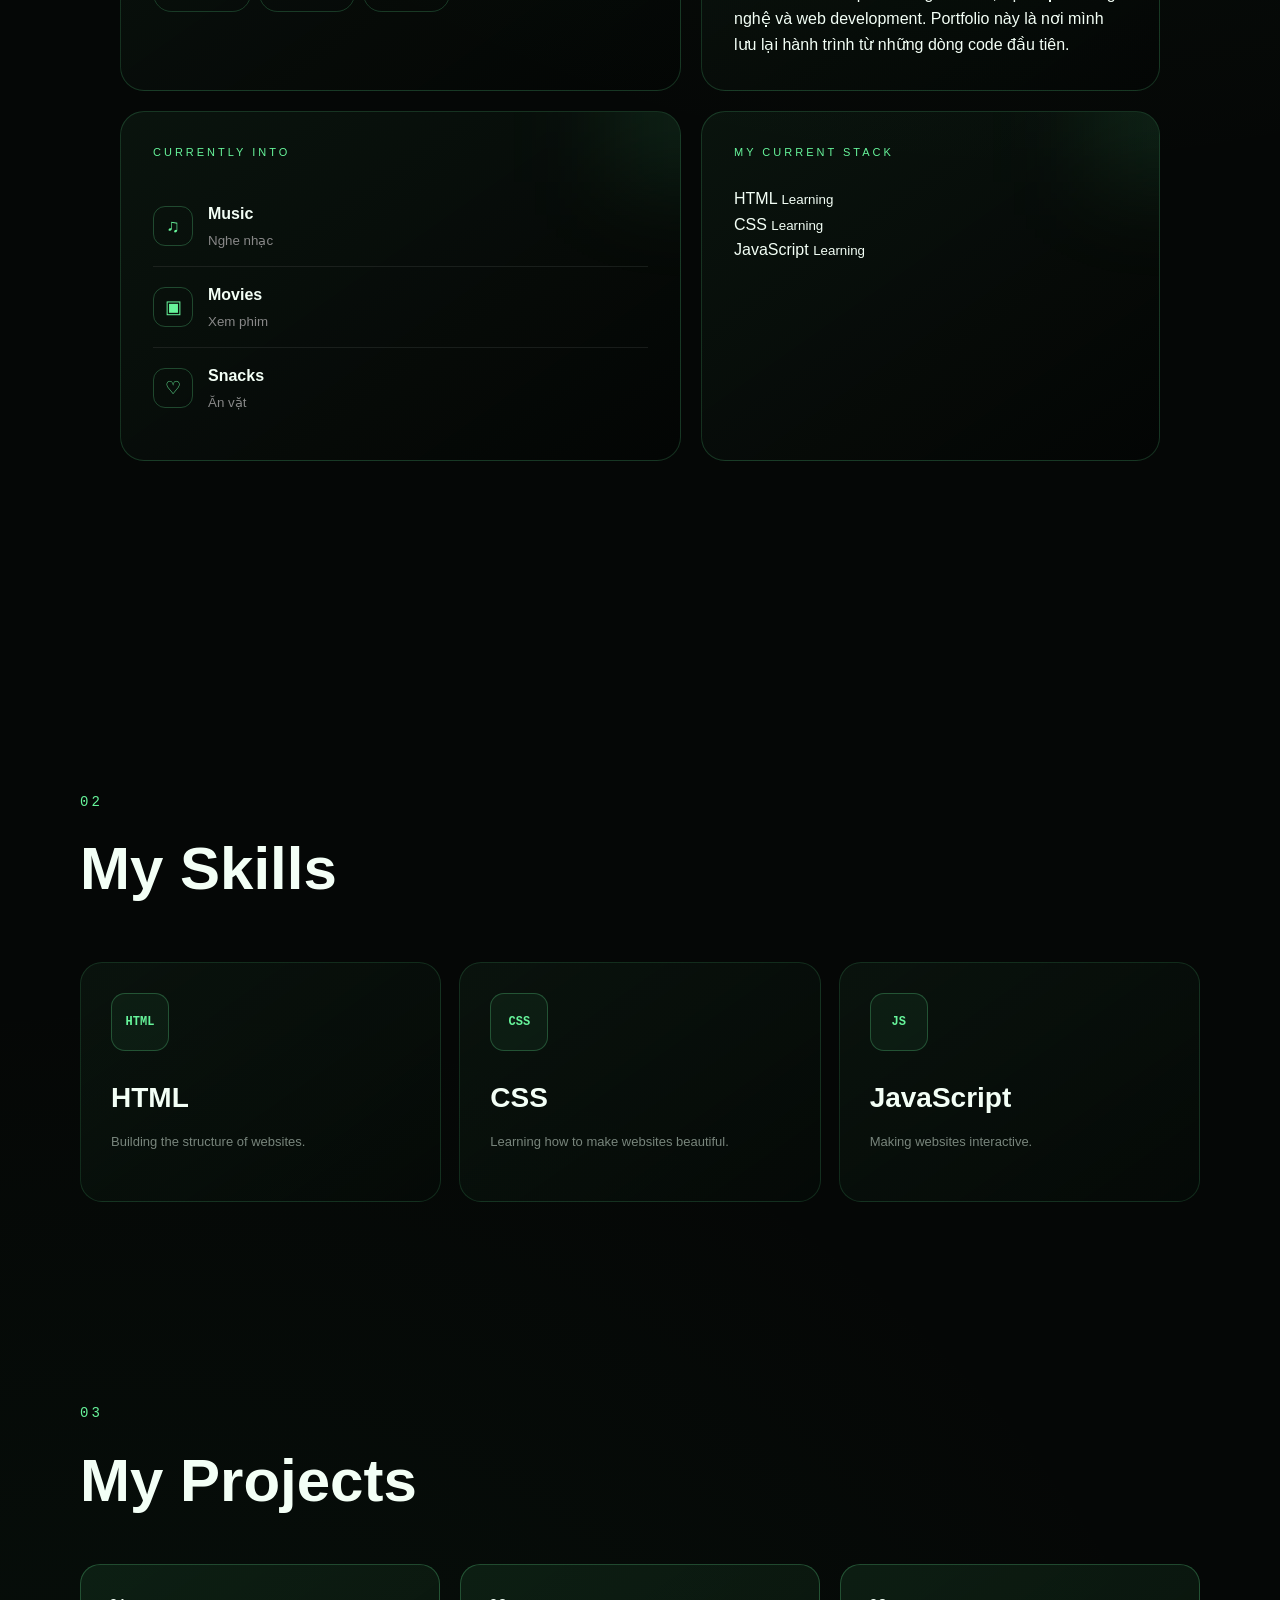
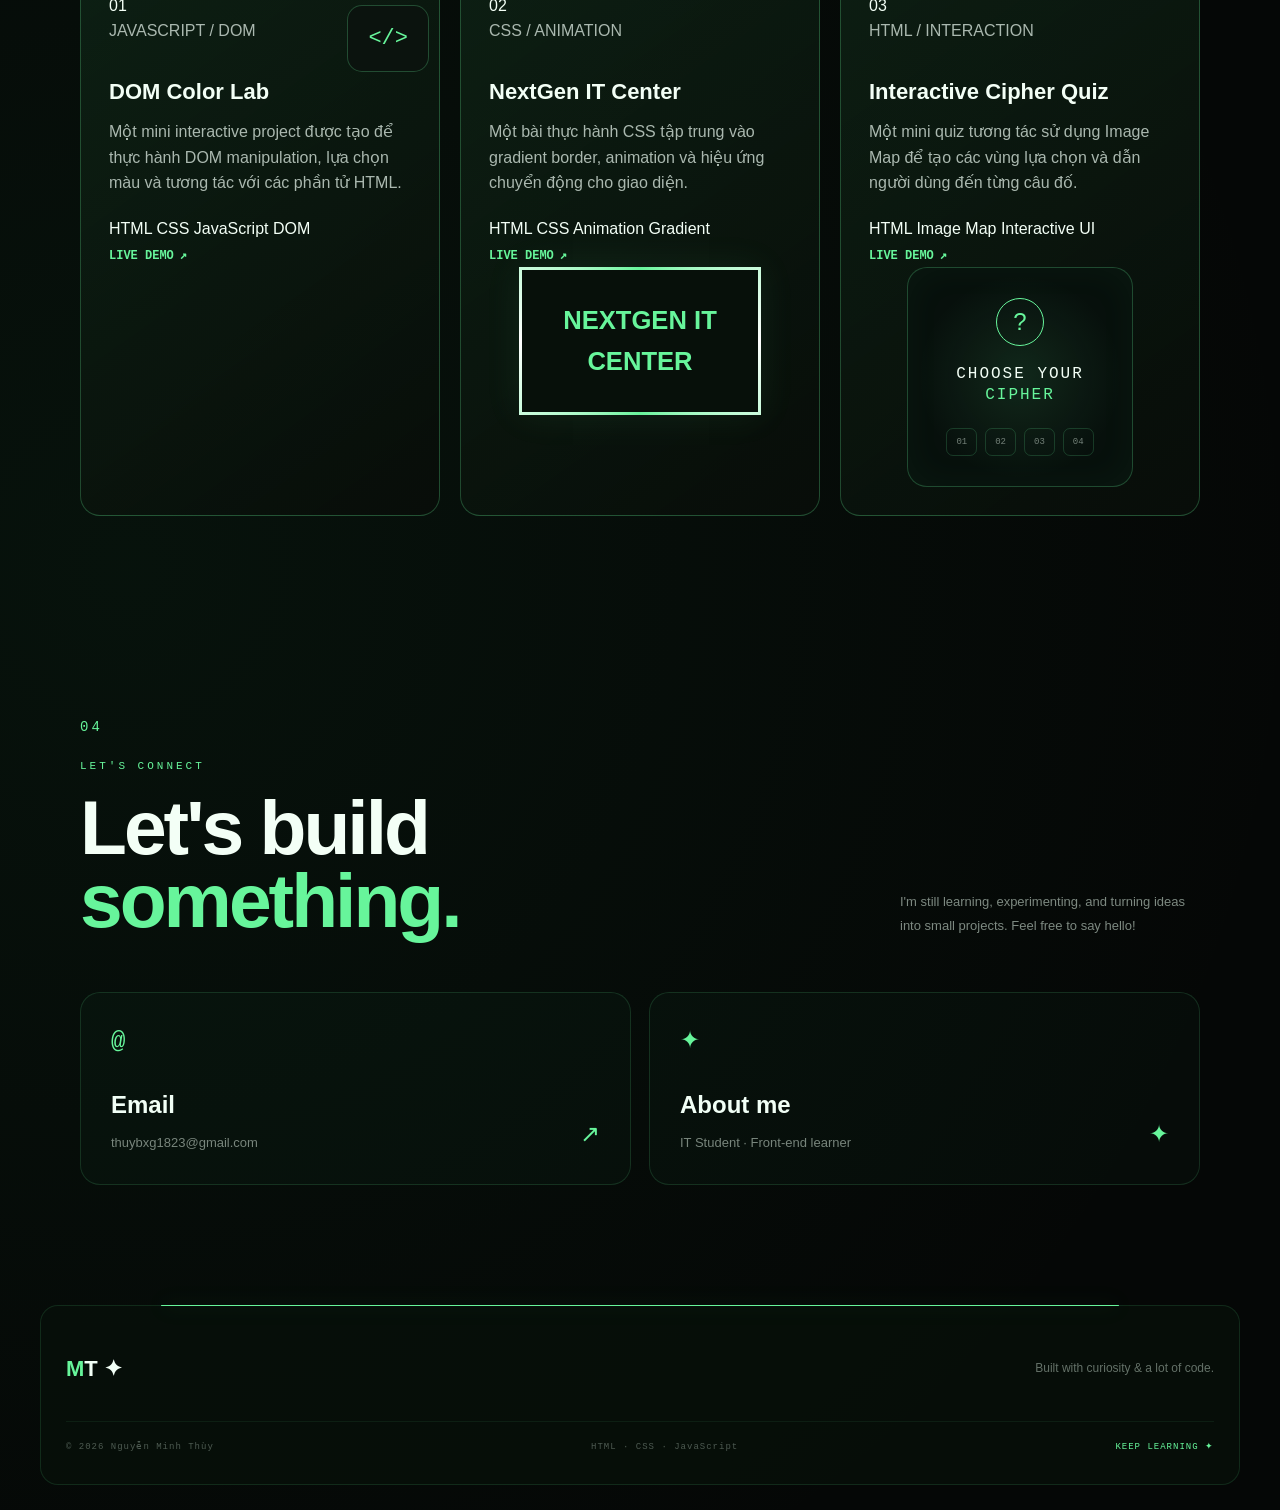
==== commit 75321ac0: "Update index.html" ====
--- a/PORTFOLIO/index.html
+++ b/PORTFOLIO/index.html
@@ -66,8 +66,8 @@
         <p class="hello">HELLO, I'M ✦</p>
 
         <h1 class="hero-name">
-            Nguyễn<br>
-            <span>Minh Thùy</span>
+            <span class="n1">Nguyễn<span><br>
+            <span class="n2">Minh Thùy</span>
         </h1>
 
         <p class="subtitle hero-subtitle">
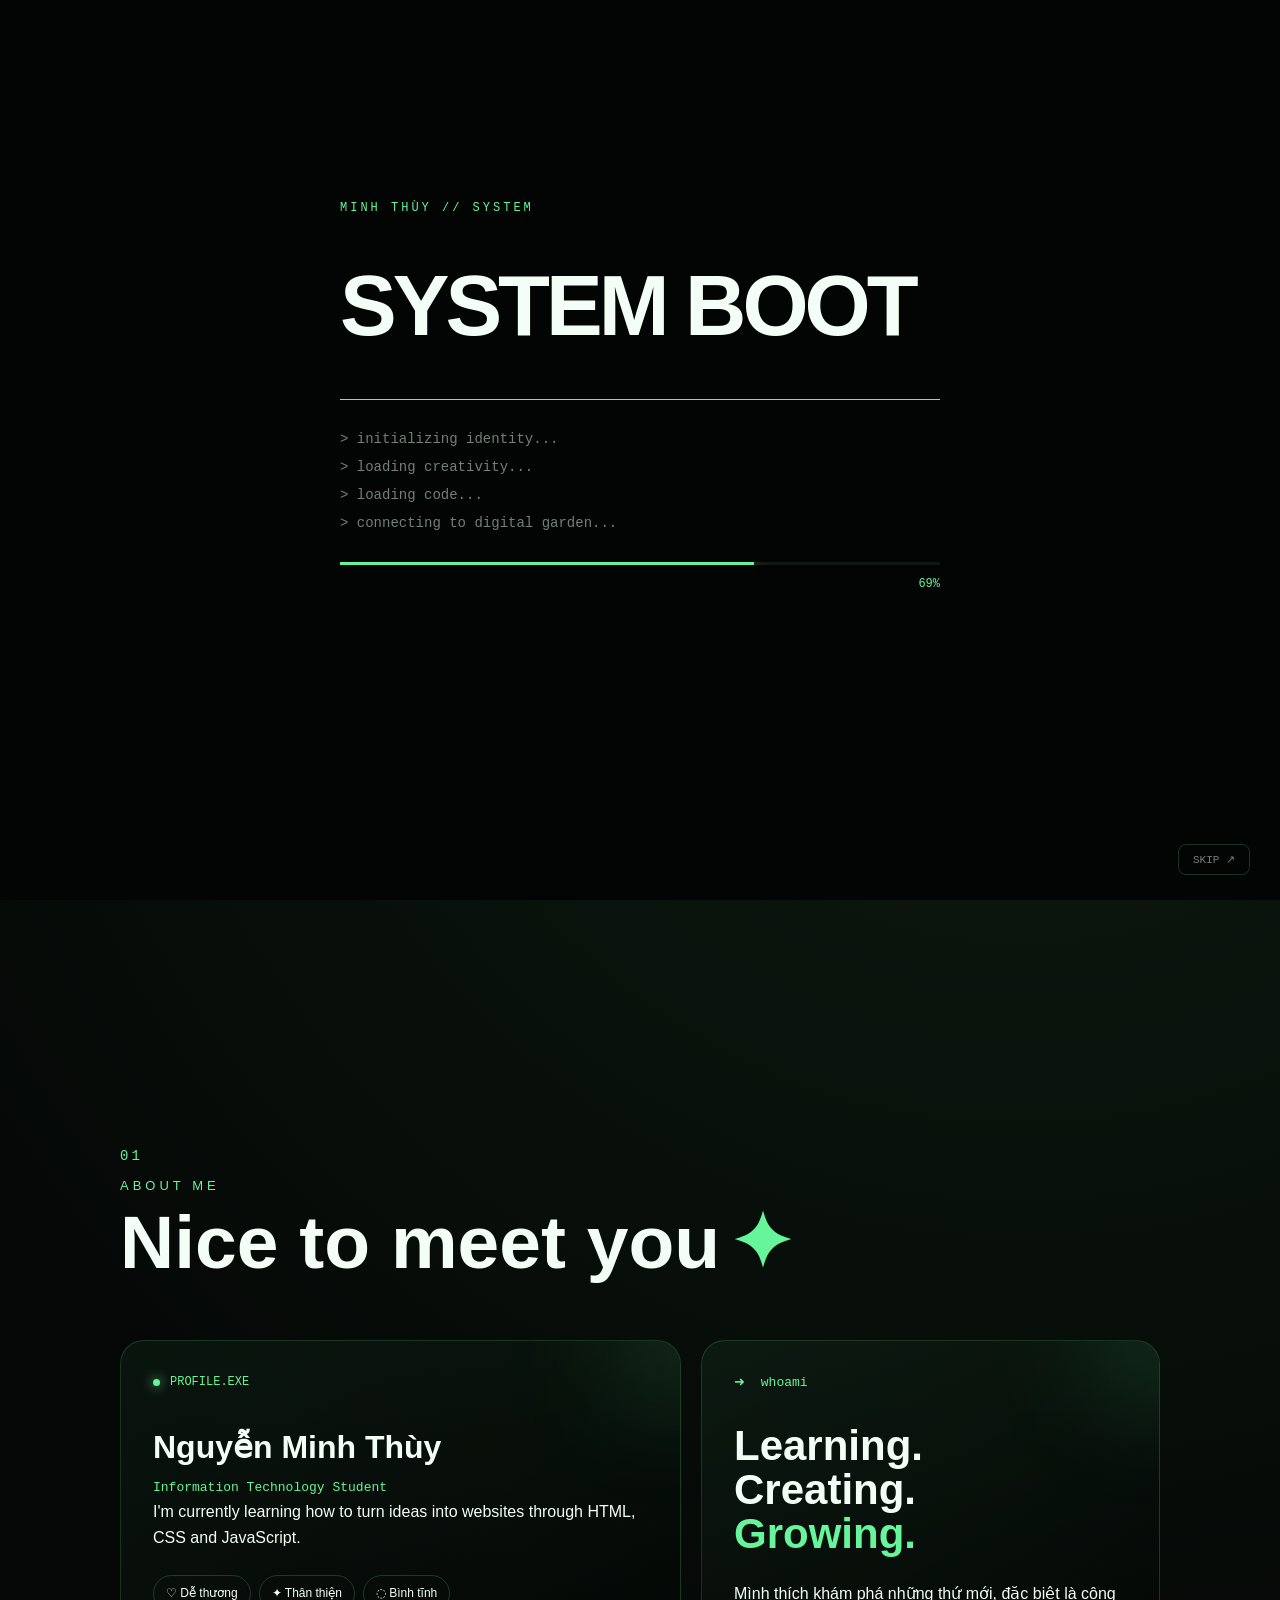
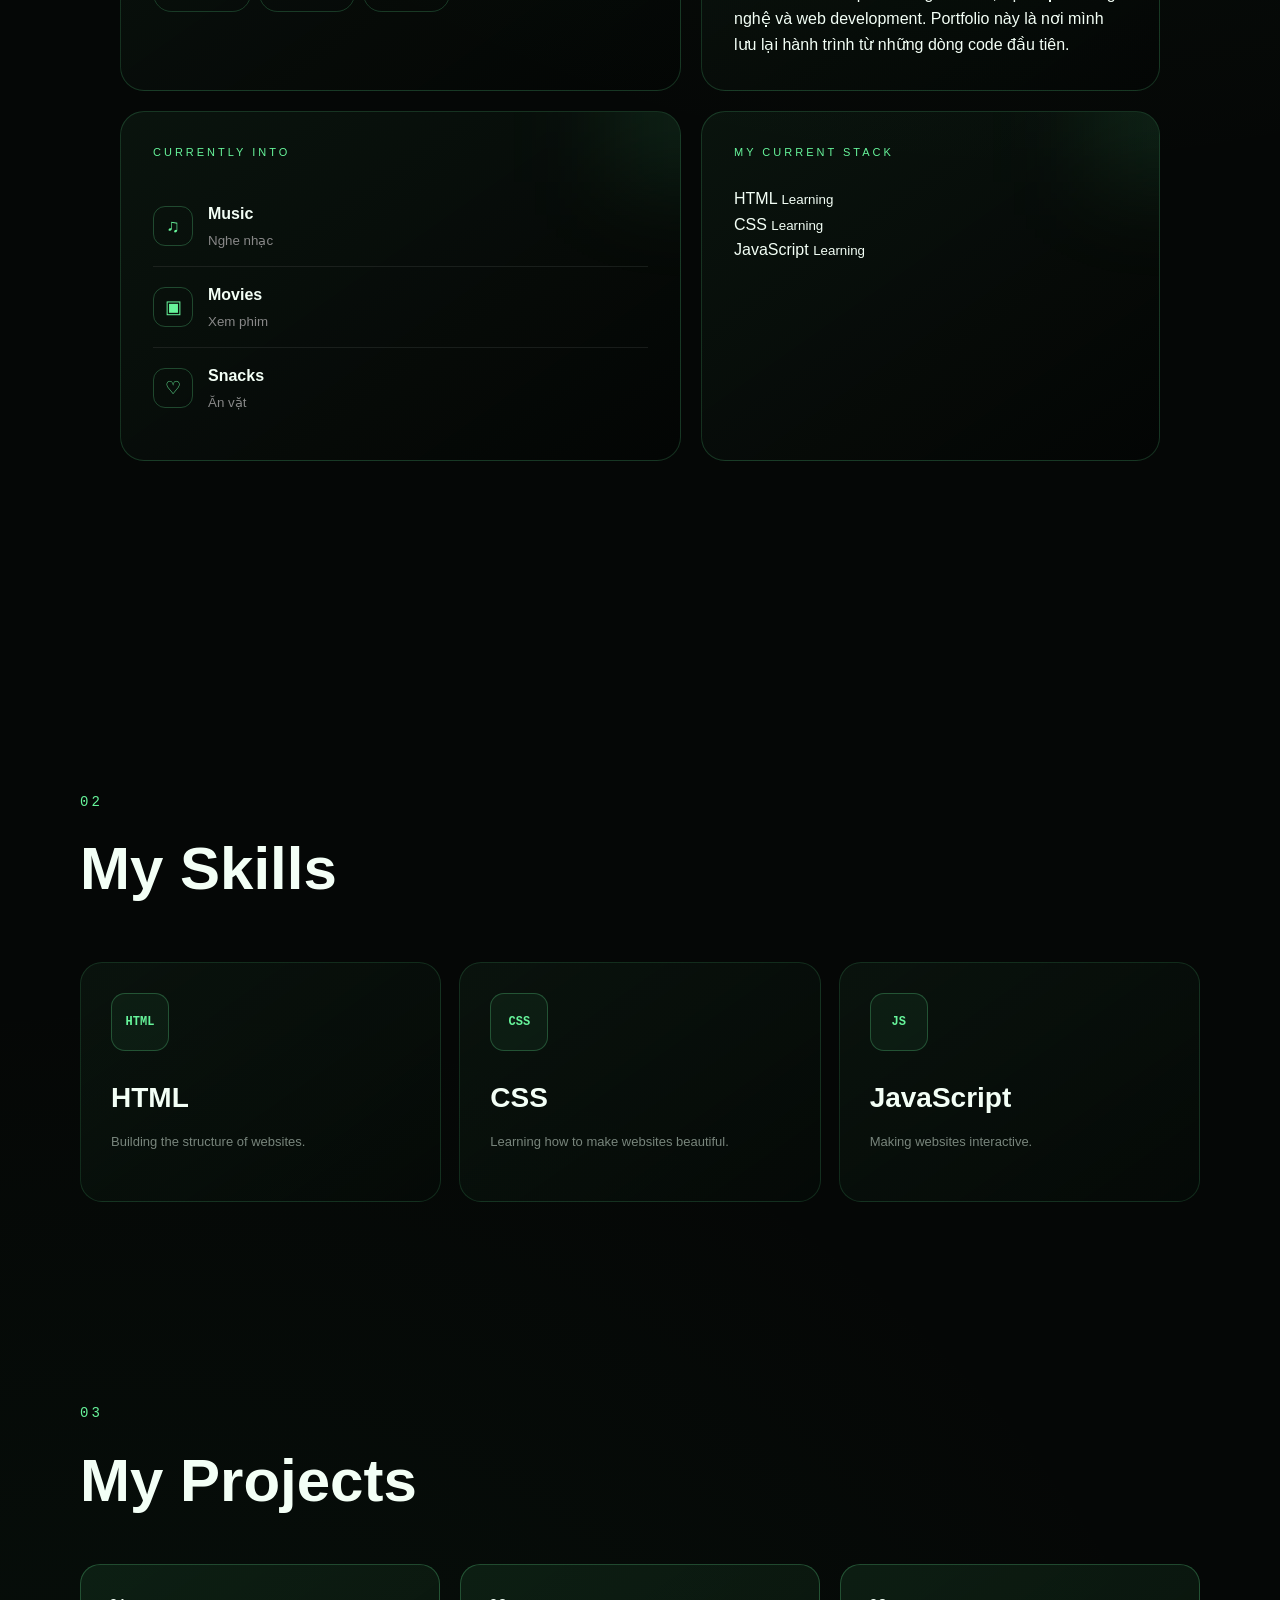
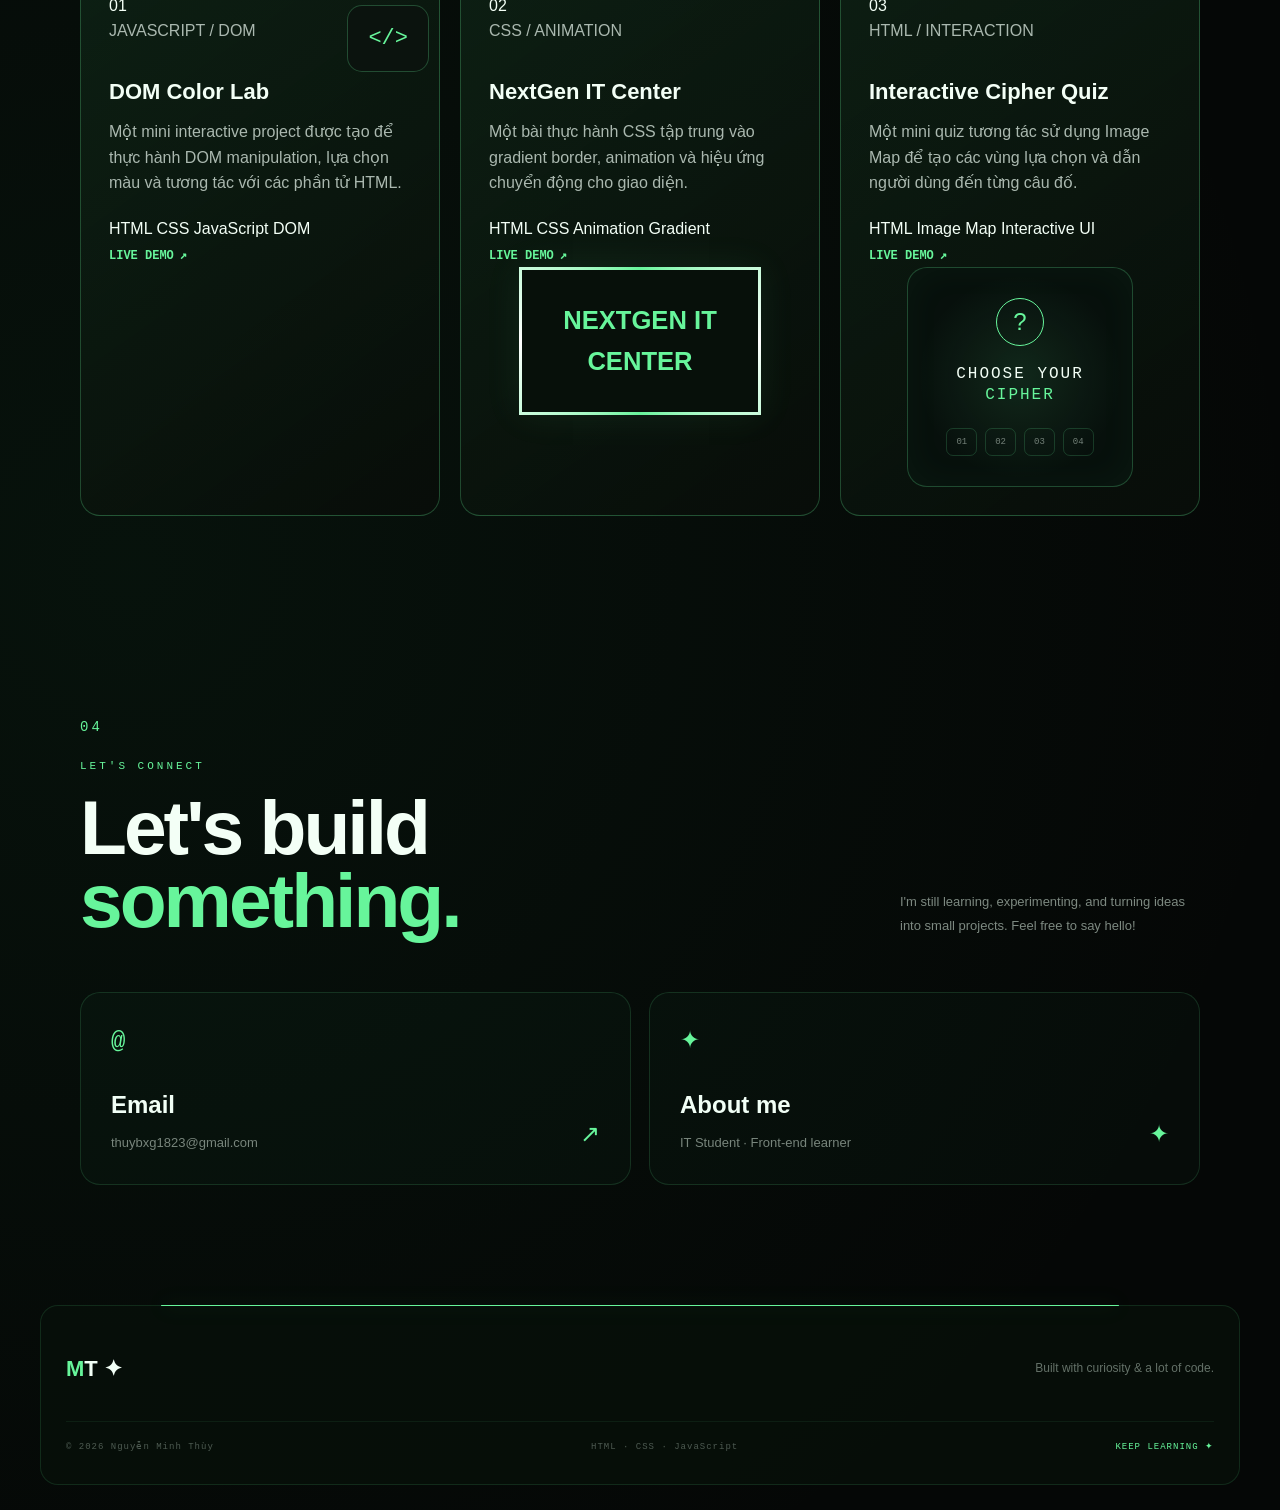
==== commit fba0c19c: "Update index.html" ====
--- a/PORTFOLIO/index.html
+++ b/PORTFOLIO/index.html
@@ -66,7 +66,7 @@
         <p class="hello">HELLO, I'M ✦</p>
 
         <h1 class="hero-name">
-            <span class="n1">Nguyễn<span><br>
+            <span class="n1">Nguyễn</span><br>
             <span class="n2">Minh Thùy</span>
         </h1>
 
--- a/PORTFOLIO/style.css
+++ b/PORTFOLIO/style.css
@@ -2583,4 +2583,34 @@
     border-radius: 18px;
 
     background: rgba(7, 16, 10, 0.75);
-}+}
+.n2 {
+    background: linear-gradient(
+        to left,
+        #28ac6a,
+        #30da80,
+        #19cc72,
+        #6affb2,
+        #1bce72,
+        #25ad65
+    );
+
+    background-size: 300% auto;
+    -webkit-background-clip: text;
+    -webkit-text-fill-color: transparent;
+
+    animation: shine 7s linear infinite;
+}
+
+@keyframes shine {
+    0% {
+        background-position: 0% center;
+    }
+
+    100% {
+        background-position: 300% center;
+    }
+}
+.n1{color:#f4f6f5;
+    text-shadow: 3px 3px 4px rgb(139, 213, 165);
+}
